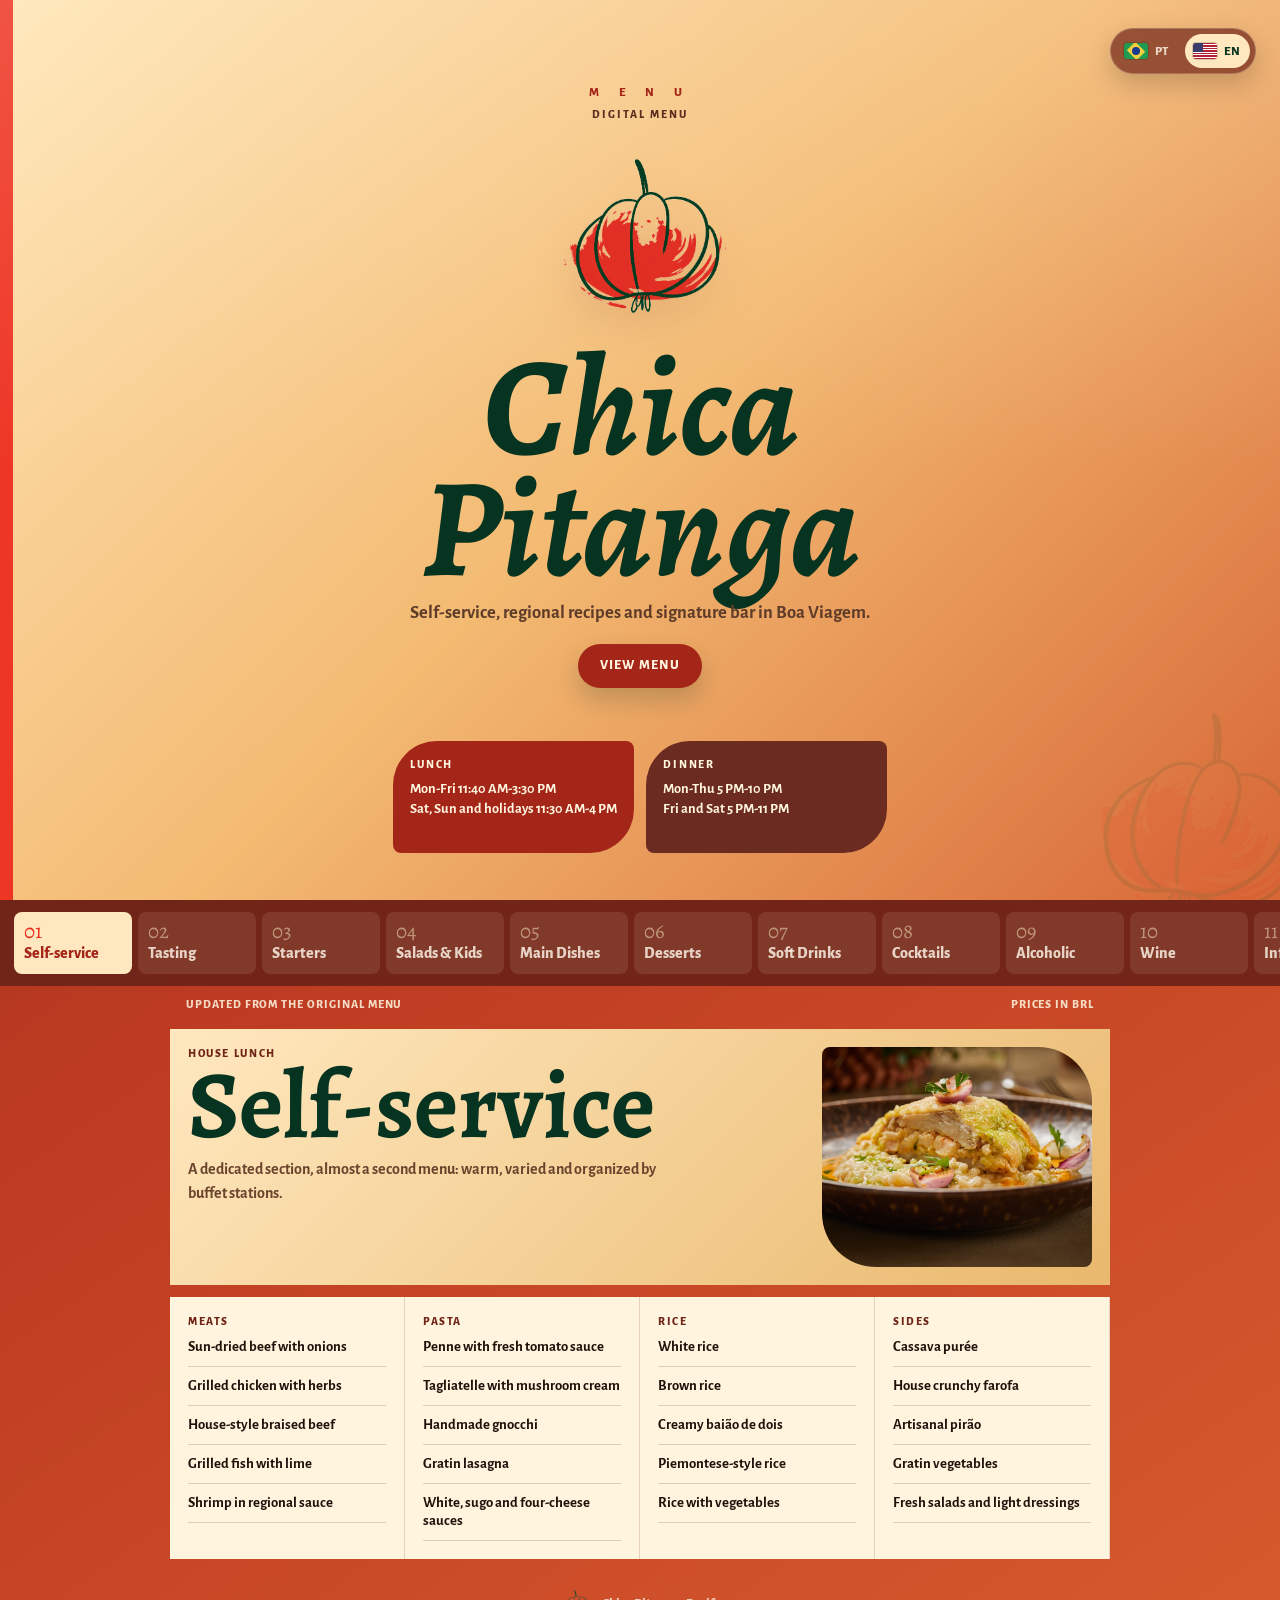
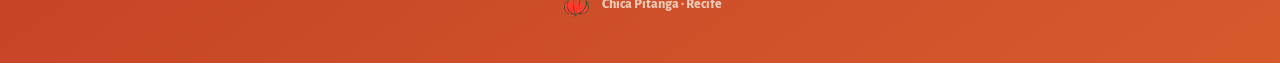
==== en.html @ 29ed9f9a "Add Chica Pitanga digital menu" ====
<!doctype html>
<html lang="en">
<head>
  <meta charset="utf-8">
  <meta name="viewport" content="width=device-width, initial-scale=1">
  <title>Chica Pitanga — Digital Menu</title>
  <link rel="preconnect" href="https://fonts.googleapis.com">
  <link rel="preconnect" href="https://fonts.gstatic.com" crossorigin>
  <link href="https://fonts.googleapis.com/css2?family=Alegreya:wght@500;600;700;800&family=Alegreya+Sans:wght@400;500;700;800&display=swap" rel="stylesheet">
  <link rel="stylesheet" href="styles.css">
</head>
<body>
  <div class="ambient-marks" aria-hidden="true">
    <img src="assets/logo-clean.png" class="ambient-mark mark-1" alt="">
    <img src="assets/logo-clean.png" class="ambient-mark mark-2" alt="">
    <img src="assets/logo-clean.png" class="ambient-mark mark-3" alt="">
    <img src="assets/logo-clean.png" class="ambient-mark mark-4" alt="">
    <img src="assets/logo-clean.png" class="ambient-mark mark-5" alt="">
  </div>

  <main class="menu-shell">
    <div class="language-switch" aria-label="Language">
      <a class="language-pill" href="index.html" aria-label="Portuguese">
        <span class="flag flag-br" aria-hidden="true"></span>
        <span>PT</span>
      </a>
      <a class="language-pill is-active" href="en.html" aria-label="English">
        <span class="flag flag-us" aria-hidden="true"></span>
        <span>EN</span>
      </a>
    </div>

    <header class="cover">
      <div class="cover-brand">
        <span class="menu-word">M E N U</span>
        <span class="kicker">Digital Menu</span>
        <img src="assets/logo-clean.png" alt="Chica Pitanga" class="logo">
        <h1>Chica Pitanga</h1>
        <p>Self-service, regional recipes and signature bar in Boa Viagem.</p>
        <a class="cover-cta" href="#menu">View menu</a>
      </div>

      <div class="cover-balloons" aria-label="Opening hours">
        <div class="balloon clay">
          <span>Lunch</span>
          <strong>Mon-Fri 11:40 AM-3:30 PM</strong>
          <strong>Sat, Sun and holidays 11:30 AM-4 PM</strong>
        </div>
        <div class="balloon leaf">
          <span>Dinner</span>
          <strong>Mon-Thu 5 PM-10 PM</strong>
          <strong>Fri and Sat 5 PM-11 PM</strong>
        </div>
      </div>
    </header>

    <nav class="tab-dock" id="menu" role="tablist" aria-label="Menu categories">
      <button class="tab is-active" type="button" role="tab" aria-selected="true" aria-controls="panel-self" id="tab-self"><span>01</span>Self-service</button>
      <button class="tab" type="button" role="tab" aria-selected="false" aria-controls="panel-degustacao" id="tab-degustacao"><span>02</span>Tasting</button>
      <button class="tab" type="button" role="tab" aria-selected="false" aria-controls="panel-entradas" id="tab-entradas"><span>03</span>Starters</button>
      <button class="tab" type="button" role="tab" aria-selected="false" aria-controls="panel-saladas" id="tab-saladas"><span>04</span>Salads & Kids</button>
      <button class="tab" type="button" role="tab" aria-selected="false" aria-controls="panel-pratos" id="tab-pratos"><span>05</span>Main Dishes</button>
      <button class="tab" type="button" role="tab" aria-selected="false" aria-controls="panel-sobremesas" id="tab-sobremesas"><span>06</span>Desserts</button>
      <button class="tab" type="button" role="tab" aria-selected="false" aria-controls="panel-bebidas" id="tab-bebidas"><span>07</span>Soft Drinks</button>
      <button class="tab" type="button" role="tab" aria-selected="false" aria-controls="panel-drinks" id="tab-drinks"><span>08</span>Cocktails</button>
      <button class="tab" type="button" role="tab" aria-selected="false" aria-controls="panel-alcoolicas" id="tab-alcoolicas"><span>09</span>Alcoholic</button>
      <button class="tab" type="button" role="tab" aria-selected="false" aria-controls="panel-vinhos" id="tab-vinhos"><span>10</span>Wine</button>
      <button class="tab" type="button" role="tab" aria-selected="false" aria-controls="panel-info" id="tab-info"><span>11</span>Info</button>
    </nav>

    <section class="menu-status">
      <span>Updated from the original menu</span>
      <span>Prices in BRL</span>
    </section>

    <div class="tab-panels">
      <section class="panel is-active" id="panel-self" role="tabpanel" aria-labelledby="tab-self">
        <div class="section-hero self-hero">
          <div>
            <span>House lunch</span>
            <h2>Self-service</h2>
            <p>A dedicated section, almost a second menu: warm, varied and organized by buffet stations.</p>
          </div>
          <img src="assets/pescada.jpg" alt="Chica Pitanga dish">
        </div>

        <div class="buffet-board">
          <article><span>Meats</span><p>Sun-dried beef with onions</p><p>Grilled chicken with herbs</p><p>House-style braised beef</p><p>Grilled fish with lime</p><p>Shrimp in regional sauce</p></article>
          <article><span>Pasta</span><p>Penne with fresh tomato sauce</p><p>Tagliatelle with mushroom cream</p><p>Handmade gnocchi</p><p>Gratin lasagna</p><p>White, sugo and four-cheese sauces</p></article>
          <article><span>Rice</span><p>White rice</p><p>Brown rice</p><p>Creamy baião de dois</p><p>Piemontese-style rice</p><p>Rice with vegetables</p></article>
          <article><span>Sides</span><p>Cassava purée</p><p>House crunchy farofa</p><p>Artisanal pirão</p><p>Gratin vegetables</p><p>Fresh salads and light dressings</p></article>
        </div>
      </section>

      <section class="panel" id="panel-degustacao" role="tabpanel" aria-labelledby="tab-degustacao" hidden>
        <div class="section-head"><span>Experience</span><h2>Tasting Menus</h2></div>
        <div class="menu-list">
          <article class="menu-item large"><div><span>6 steps</span><h3>Menu Confiance</h3><p>A culinary journey selected by Chef Claudemir Barros. Includes one glass of sparkling, white or red wine.</p></div><strong>185</strong></article>
          <article class="menu-item"><div><span>Tour Menu</span><h3>Turistando 1</h3><p>Pumpkin roulade with shrimp; grilled sun-dried beef, coalho cheese pirão and crispy cassava; roasted coalho cheese with dulce de leche.</p></div><strong>109,90</strong></article>
          <article class="menu-item"><div><span>Tour Menu</span><h3>Turistando 2</h3><p>Sun-dried beef escondidinho; tilapia in coconut sauce, pumpkin purée and peanut farofa; brûléed banana with tapioca ice cream.</p></div><strong>109,90</strong></article>
          <article class="menu-item"><div><span>Tour Menu</span><h3>Turistando 3</h3><p>Mini land carpaccio; creamy baião de dois with gratin chicken; mini rapadura brownie with tapioca ice cream.</p></div><strong>109,90</strong></article>
        </div>
      </section>

      <section class="panel" id="panel-entradas" role="tabpanel" aria-labelledby="tab-entradas" hidden>
        <div class="section-head"><span>To begin</span><h2>Starters</h2></div>
        <div class="menu-list photo-list">
          <article class="menu-item with-photo"><img src="assets/carpaccio.jpg" alt="Brûléed coalho cheese carpaccio"><div><span>Starter</span><h3>Brûléed coalho cheese carpaccio</h3><p>Toasted coalho cheese slices, artisanal pitanga syrup, tomato confit, cashews and white pizza.</p></div><strong>36</strong></article>
          <article class="menu-item with-photo"><img src="assets/pasteis.jpg" alt="Sun-dried beef pastries"><div><span>Starter</span><h3>Sun-dried beef and coalho cheese pastries</h3><p>Crispy pastries served with artisanal passion fruit jam.</p></div><strong>45</strong></article>
          <article class="menu-item"><div><span>Starter</span><h3>Coconut-crusted crispy shrimp</h3><p>Shrimp breaded with coconut and served with lightly spicy passion fruit jam.</p></div><strong>65</strong></article>
          <article class="menu-item"><div><span>Starter</span><h3>Roast beef carpaccio</h3><p>Seared beef slices, parmesan, capers, fresh arugula and house potato chips.</p></div><strong>44</strong></article>
          <article class="menu-item"><div><span>Starter</span><h3>Shrimp bisque skillet</h3><p>Sautéed shrimp in an intense bisque, served with golden artisanal bread.</p></div><strong>66</strong></article>
          <article class="menu-item"><div><span>Starter</span><h3>Cod brandade</h3><p>Cod and potato cream with leek, gratin parmesan and extra virgin olive oil.</p></div><strong>46</strong></article>
          <article class="menu-item"><div><span>Starter</span><h3>Rib croquettes</h3><p>Slow-cooked pork rib filling, panko crust and a touch of bacon.</p></div><strong>39</strong></article>
          <article class="menu-item"><div><span>Starter</span><h3>Oven tostex</h3><p>Meia cura cheese, artisanal bread and diet apricot-orange jam, browned in butter.</p></div><strong>21</strong></article>
        </div>
      </section>

      <section class="panel" id="panel-saladas" role="tabpanel" aria-labelledby="tab-saladas" hidden>
        <div class="section-head"><span>Fresh & family</span><h2>Salads & Kids</h2></div>
        <div class="menu-list">
          <article class="menu-item"><div><span>Salad</span><h3>Chica salad</h3><p>Grilled shrimp, curly lettuce, cherry tomatoes, banana, carrot, cashews and pitanga syrup.</p></div><strong>52</strong></article>
          <article class="menu-item"><div><span>Salad</span><h3>Caesar salad</h3><p>Grilled chicken, lettuce, parmesan, croutons and the house creamy caesar dressing.</p></div><strong>42</strong></article>
          <article class="menu-item"><div><span>Salad</span><h3>Celery salad</h3><p>Crisp celery, green apple, arugula, cashews and raisins with yogurt-lime dressing.</p></div><strong>45</strong></article>
          <article class="menu-item large"><div><span>Kids</span><h3>Grilled protein with two sides</h3><p>Little fish, chicken or steak. Sides: rice, spaghetti, purée, fries or broccoli and tomato salad.</p></div><strong>50</strong></article>
        </div>
      </section>

      <section class="panel" id="panel-pratos" role="tabpanel" aria-labelledby="tab-pratos" hidden>
        <div class="section-head"><span>Individual dishes</span><h2>Main Dishes</h2></div>
        <div class="menu-list photo-list">
          <article class="menu-item with-photo"><img src="assets/risoto-mar.jpg" alt="Seafood risotto"><div><span>Seafood</span><h3>Seafood risotto</h3><p>Creamy arboreal rice with artisanal bisque, shrimp, octopus, squid, fish and cherry tomatoes.</p></div><strong>80</strong></article>
          <article class="menu-item with-photo"><img src="assets/pescada.jpg" alt="Fish stuffed with shrimp"><div><span>Seafood</span><h3>Fish stuffed with shrimp</h3><p>Grilled fish stuffed with shrimp, cream cheese and herbs over creamy risotto and bisque sauce.</p></div><strong>85</strong></article>
          <article class="menu-item with-photo"><img src="assets/camarao.jpg" alt="Four-cheese shrimp"><div><span>Seafood</span><h3>Four-cheese shrimp</h3><p>Grilled shrimp in parmesan, gorgonzola, mozzarella and fresh cream sauce with piemontese-style rice.</p></div><strong>89</strong></article>
          <article class="menu-item with-photo"><img src="assets/tornedor.jpg" alt="Gorgonzola gratin tournedos"><div><span>Meat</span><h3>Gorgonzola gratin tournedos</h3><p>Grilled filet mignon, tagliatelle with mushroom cream and gratin gorgonzola.</p></div><strong>90</strong></article>
          <article class="menu-item"><div><span>Vegan</span><h3>Vegetable jambalaya</h3><p>Colorful rice with sautéed vegetables, aromatic seasonings and spices.</p></div><strong>65</strong></article>
          <article class="menu-item"><div><span>Vegetarian</span><h3>Mushroom cream gratin penne</h3><p>Al dente pasta gratinated in shiitake, coconut milk and parmesan cream.</p></div><strong>68</strong></article>
          <article class="menu-item"><div><span>Vegan</span><h3>Caponata gnocchi with tomato sauce</h3><p>Handmade gnocchi with eggplant caponata, peppers, fresh herbs and tomato sauce.</p></div><strong>65</strong></article>
          <article class="menu-item"><div><span>Vegetarian</span><h3>Vegetable and herb gratin</h3><p>Seasonal vegetables gratinated in a light fresh herb cream and olive oil.</p></div><strong>65</strong></article>
          <article class="menu-item"><div><span>Fish</span><h3>Fish with peanut crust</h3><p>Crunchy peanut-crusted fish, pumpkin risotto and citrus pitanga reduction.</p></div><strong>85</strong></article>
          <article class="menu-item"><div><span>Pasta</span><h3>Penne with two sauces and shrimp</h3><p>Penne with shrimp, creamy white sauce, fresh tomato sauce and gratin parmesan.</p></div><strong>78</strong></article>
          <article class="menu-item"><div><span>Cod</span><h3>Creamy cod with potato purée</h3><p>Oven-baked shredded cod with creamy nata, potato purée and leek.</p></div><strong>92</strong></article>
          <article class="menu-item"><div><span>Fish</span><h3>Butter-grilled tilapia</h3><p>Finished with capers and lime, served with rice and broccoli.</p></div><strong>52</strong></article>
          <article class="menu-item"><div><span>Regional</span><h3>Fish moqueca</h3><p>Fresh fish cooked with coconut milk and dendê oil, served with rice and artisanal pirão.</p></div><strong>78</strong></article>
          <article class="menu-item"><div><span>Meat</span><h3>Filet risotto with roti sauce</h3><p>Arboreal rice with filet mignon cubes, red wine reduction and parmesan.</p></div><strong>79</strong></article>
        </div>
      </section>

      <section class="panel" id="panel-sobremesas" role="tabpanel" aria-labelledby="tab-sobremesas" hidden>
        <div class="section-head"><span>Sweet finish</span><h2>Desserts</h2></div>
        <div class="menu-list photo-list">
          <article class="menu-item with-photo"><img src="assets/sobremesa.jpg" alt="French toast with dulce de leche cream"><div><span>Dessert</span><h3>French toast with dulce de leche cream</h3><p>Cassava bread, fresh cream, dulce de leche and tapioca ice cream.</p></div><strong>35</strong></article>
          <article class="menu-item"><div><span>Dessert</span><h3>Cheesecake with pitanga jam</h3><p>Creamy cheesecake, artisanal pitanga jam and cashew praline.</p></div><strong>29</strong></article>
          <article class="menu-item"><div><span>Dessert</span><h3>Cartola crumble</h3><p>Caramelized bananas, buttery crust, butter cheese and cinnamon ice cream.</p></div><strong>36</strong></article>
          <article class="menu-item"><div><span>Dessert</span><h3>Chocolate petit gâteau</h3><p>Warm chocolate cake with creamy center and vanilla ice cream.</p></div><strong>30</strong></article>
          <article class="menu-item"><div><span>Dessert</span><h3>Chocolate and caramel marquise</h3><p>Velvety layers of dark chocolate and caramel.</p></div><strong>30</strong></article>
          <article class="menu-item"><div><span>Dessert</span><h3>Caramelized banana crepe</h3><p>Handmade crepe with caramelized bananas, vanilla ice cream and orange sauce.</p></div><strong>35</strong></article>
          <article class="menu-item"><div><span>Dessert</span><h3>Pistachio sweet with berries</h3><p>Soft pistachio sweet served with fresh strawberries and raspberries.</p></div><strong>32</strong></article>
        </div>
      </section>

      <section class="panel" id="panel-bebidas" role="tabpanel" aria-labelledby="tab-bebidas" hidden>
        <div class="section-head"><span>Non-alcoholic</span><h2>Soft Drinks</h2></div>
        <div class="price-grid">
          <article><h3>Still / sparkling mineral water</h3><strong>9,90</strong><span>300 ml</span></article>
          <article><h3>Mineral water with / without gas</h3><strong>9,90</strong><span>Pet 300 ml</span></article>
          <article><h3>H2O lime water</h3><strong>10,90</strong><span>500 ml</span></article>
          <article><h3>Sprite Fresh lime</h3><strong>10</strong><span>510 ml</span></article>
          <article><h3>Coconut water</h3><strong>15 / 25</strong><span>300 ml / pitcher</span></article>
          <article><h3>Tonic water</h3><strong>10</strong><span>350 ml</span></article>
          <article><h3>Diet tonic water</h3><strong>10</strong><span>350 ml</span></article>
          <article><h3>Whole grape juice</h3><strong>20</strong><span>300 ml</span></article>
          <article><h3>Coca-Cola</h3><strong>13,40</strong><span>Regular / zero</span></article>
          <article><h3>Fanta orange</h3><strong>13,40</strong><span>Regular / zero</span></article>
          <article><h3>Guaraná Kuat</h3><strong>13,40</strong><span>Regular / zero</span></article>
          <article><h3>Schweppes citrus</h3><strong>13,40</strong><span></span></article>
          <article><h3>Sprite</h3><strong>11,90</strong><span>Regular / zero</span></article>
        </div>
      </section>

      <section class="panel" id="panel-drinks" role="tabpanel" aria-labelledby="tab-drinks" hidden>
        <div class="section-head"><span>Signature bar</span><h2>Cocktails</h2></div>
        <div class="menu-list photo-list">
          <article class="menu-item with-photo"><img src="assets/drink.jpg" alt="Chica sunset"><div><span>Signature</span><h3>Chica sunset</h3><p>Sparkling wine, peach purée, lime juice and spicy pitanga cloud.</p></div><strong>30 / 25</strong></article>
          <article class="menu-item"><div><span>Signature</span><h3>Apple G.T</h3><p>Gin, green apple syrup, lime juice and tonic water.</p></div><strong>30 / 25</strong></article>
          <article class="menu-item"><div><span>Signature</span><h3>Chica mule</h3><p>Vodka, hibiscus, lime, citrus foam and lime zest.</p></div><strong>25 / 22</strong></article>
          <article class="menu-item"><div><span>Signature</span><h3>Piranga</h3><p>Gin, orange juice, spicy pitanga, blue curaçao and pitanga leaf.</p></div><strong>32 / 28</strong></article>
          <article class="menu-item"><div><span>Signature</span><h3>7 copas</h3><p>Espresso, smoked whiskey, grenadine and lime juice.</p></div><strong>32 / 28</strong></article>
          <article class="menu-item"><div><span>Signature</span><h3>Catamarã</h3><p>Jabuticaba, vodka, lime juice and torched meringue.</p></div><strong>33 / 29</strong></article>
          <article class="menu-item"><div><span>Signature</span><h3>Princesas</h3><p>Guava paste, lime juice, vodka and pink glitter.</p></div><strong>33 / 29</strong></article>
          <article class="menu-item"><div><span>Classic</span><h3>Negroni</h3><p>Gin, Campari and Vermouth Rosso.</p></div><strong>25</strong></article>
          <article class="menu-item"><div><span>Classic</span><h3>Cosmopolitan</h3><p>Vodka, cranberry juice, orange liqueur and lime juice.</p></div><strong>30</strong></article>
          <article class="menu-item"><div><span>Classic</span><h3>Mojito</h3><p>White rum, mint, lime juice and sparkling water.</p></div><strong>25</strong></article>
          <article class="menu-item"><div><span>Classic</span><h3>Aperol spritz</h3><p>Sparkling wine, Aperol and sparkling water.</p></div><strong>25</strong></article>
          <article class="menu-item"><div><span>Classic</span><h3>Margarita</h3><p>White tequila, orange liqueur and lime juice.</p></div><strong>30</strong></article>
          <article class="menu-item"><div><span>Bar</span><h3>Italian soda</h3><p></p></div><strong>18,90</strong></article>
          <article class="menu-item"><div><span>Bar</span><h3>Fruit cocktail with alcohol</h3><p></p></div><strong>16,55</strong></article>
        </div>
      </section>

      <section class="panel" id="panel-alcoolicas" role="tabpanel" aria-labelledby="tab-alcoolicas" hidden>
        <div class="section-head"><span>Bar</span><h2>Alcoholic Drinks</h2></div>
        <div class="price-grid dense">
          <article><h3>Old Parr</h3><strong>290 / 28,90</strong><span>Bottle / shot</span></article>
          <article><h3>Johnnie Walker Gold Label</h3><strong>320,90 / 32</strong><span>Bottle / shot</span></article>
          <article><h3>Johnnie Walker Red Label</h3><strong>260,77 / 19,50</strong><span>Bottle / shot</span></article>
          <article><h3>Johnnie Walker Black Label</h3><strong>31</strong><span>Shot</span></article>
          <article><h3>Ballantines 12 YO</h3><strong>162,40 / 15,90</strong><span>Bottle / shot</span></article>
          <article><h3>Michelob Ultra</h3><strong>15</strong><span>Gluten-free</span></article>
          <article><h3>Ekaut draft beer</h3><strong>13</strong><span></span></article>
          <article><h3>Stella Artois long neck</h3><strong>14</strong><span></span></article>
          <article><h3>Heineken Premium</h3><strong>16</strong><span></span></article>
          <article><h3>0.00% alcohol 355 ml</h3><strong>16,90</strong><span></span></article>
          <article><h3>Sanhaçu Origem cachaça</h3><strong>13</strong><span>Shot</span></article>
          <article><h3>Frejo cachaça</h3><strong>9,10</strong><span>Shot</span></article>
          <article><h3>Seleta Reserva do Coronel</h3><strong>500 / 50</strong><span>Bottle / shot</span></article>
          <article><h3>Umburana cachaça</h3><strong>12,52</strong><span>Shot</span></article>
          <article><h3>Carvalheira Pura</h3><strong>10,20</strong><span>Shot</span></article>
          <article><h3>Pitú cachaça</h3><strong>10</strong><span></span></article>
          <article><h3>Absolut vodka</h3><strong>16,65</strong><span>Shot</span></article>
          <article><h3>Smirnoff vodka</h3><strong>15</strong><span></span></article>
          <article><h3>Cointreau</h3><strong>15,50</strong><span>Shot</span></article>
          <article><h3>Licor 43</h3><strong>17,90</strong><span>Shot</span></article>
          <article><h3>Jose Cuervo Silver tequila</h3><strong>15</strong><span>Shot</span></article>
          <article><h3>Bacardi Carta Branca</h3><strong>14</strong><span></span></article>
          <article><h3>Campari</h3><strong>11,50</strong><span></span></article>
          <article><h3>Martini</h3><strong>11,50</strong><span></span></article>
        </div>
      </section>

      <section class="panel" id="panel-vinhos" role="tabpanel" aria-labelledby="tab-vinhos" hidden>
        <div class="section-head"><span>Wine list</span><h2>Wine</h2></div>
        <div class="wine-stack">
          <article><h3>Sparkling</h3><p>Maravi Moscatel 85 · Chandon Brut Rosé 178 · Chandon Baby 187 ml 40 · Chandon Brut 160 · Terra Nova Brut 75</p></article>
          <article><h3>Rosé & green wine</h3><p>Mar Salgado Rosé 85 · Cousino Macul Gris 99 · Obra Prima 85 · Casal Miranda Verde DOC 95</p></article>
          <article><h3>White wines</h3><p>The Grill Master Chardonnay 79 · Vidal & Marcciard Sauvignon Blanc 110 · Don Mello de Uco Torrontés 120 · Coliman Chardonnay 97 · Urban Torrontés 83 · Osadia Sauvignon Blanc 92 · Montes Classic Reserva Chardonnay 155 · Taparaca Reserva Chardonnay 115 · Las Veletas Sauvignon Blanc 110 · Esporão Reserva Branco 295 · Aresti Estate Sauvignon Blanc 82,90</p></article>
          <article><h3>Red wines</h3><p>Cordelier Cabernet Sauvignon 79 · Casa Perini Cabernet/Merlot 91 · Amitie Pinot Noir 107 · The Grill Master Malbec 79 · Vista Calma Malbec 99 · Crios Malbec 145 · Vidal & Marcciard Malbec 110 · Chilano Merlot 79 · Osadia Carménère 99 · J. Lebegue Bordeaux 160 · Chianti Cecchi DOCG 137 · Esporão Reserva Tinto 295 · Aresti Cabernet Sauvignon 82,90</p></article>
          <article><h3>375 ml & glasses</h3><p>Camino de Chile Sauvignon Blanc 49 · Camino de Chile Cabernet Sauvignon 49 · Castelo de Pias glass 27 · Port wine 29 · Corkage service 30</p></article>
        </div>
      </section>

      <section class="panel" id="panel-info" role="tabpanel" aria-labelledby="tab-info" hidden>
        <div class="section-head"><span>Restaurant</span><h2>Information</h2></div>
        <div class="info-cards">
          <article><span>Address</span><p>Rua Petrolina, 19 · Boa Viagem · Recife - PE</p></article>
          <article><span>Phone</span><p>+55 81 3334-8260 · WhatsApp +55 81 99125-7788</p></article>
          <article><span>Social</span><p>@chicapitangarecife · chicapitanga@chicapitanga.com.br</p></article>
          <article><span>Payment</span><p>Cash, Pix, Mastercard, Maestro, Elo, Visa, Visa Electron, Alelo and Ticket.</p></article>
        </div>
      </section>
    </div>

    <footer class="menu-footer">
      <img src="assets/logo-clean.png" alt="Chica Pitanga">
      <span>Chica Pitanga · Recife</span>
    </footer>
  </main>

  <script src="script.js"></script>
</body>
</html>
---- styles.css ----
:root {
  --forest: #073321;
  --forest-2: #114b33;
  --paper: #ffe8bf;
  --paper-2: #f5c787;
  --clay: #9f3d25;
  --clay-dark: #6f2418;
  --pitanga: #ed2e20;
  --pitanga-deep: #a42618;
  --urucum: #bd3b22;
  --cream: #fff4de;
  --ink: #1f120b;
  --muted: #6b442e;
  --line: rgba(31, 18, 11, .17);
  --display: "Alegreya", Georgia, serif;
  --text: "Alegreya Sans", system-ui, sans-serif;
}

* {
  box-sizing: border-box;
}

html {
  scroll-behavior: smooth;
}

body {
  margin: 0;
  min-height: 100vh;
  color: var(--ink);
  background: linear-gradient(145deg, #8f2418, var(--urucum) 45%, #d75a2d 100%);
  font-family: var(--text);
}

body::before {
  content: "";
  position: fixed;
  inset: 0;
  pointer-events: none;
  background: linear-gradient(180deg, rgba(255, 196, 120, .14), transparent 42%);
  z-index: -3;
}

img {
  display: block;
  max-width: 100%;
}

button {
  font: inherit;
}

.ambient-marks {
  position: fixed;
  inset: 0;
  z-index: -1;
  overflow: hidden;
  pointer-events: none;
}

.ambient-mark {
  position: absolute;
  width: clamp(120px, 18vw, 230px);
  opacity: .075;
  filter: brightness(1.9) saturate(.55);
}

.mark-1 { left: calc(50% - 570px); top: 40px; transform: rotate(-19deg); }
.mark-2 { right: calc(50% - 555px); top: 360px; transform: rotate(22deg); }
.mark-3 { left: calc(50% - 520px); top: 840px; transform: rotate(13deg); opacity: .045; }
.mark-4 { right: calc(50% - 500px); top: 1260px; transform: rotate(-28deg); opacity: .04; }
.mark-5 { left: calc(50% - 120px); top: 1680px; transform: rotate(8deg); opacity: .032; }

.menu-shell {
  position: relative;
  width: min(940px, 100%);
  margin: 0 auto;
  padding: 0 14px 38px;
}

.language-switch {
  position: fixed;
  top: 28px;
  right: 24px;
  z-index: 20;
  display: flex;
  gap: 7px;
  padding: 5px;
  border: 1px solid rgba(255, 247, 233, .22);
  border-radius: 999px;
  background: rgba(111, 36, 24, .7);
  box-shadow: 0 10px 26px rgba(0,0,0,.18);
  backdrop-filter: blur(10px);
}

.language-pill {
  display: inline-flex;
  align-items: center;
  gap: 7px;
  min-height: 34px;
  padding: 0 10px 0 8px;
  border-radius: 999px;
  color: rgba(255, 247, 233, .82);
  font-size: .78rem;
  font-weight: 800;
  text-decoration: none;
}

.language-pill.is-active {
  color: var(--forest);
  background: var(--paper);
}

.flag {
  position: relative;
  display: inline-block;
  width: 24px;
  height: 16px;
  overflow: hidden;
  border-radius: 3px;
  box-shadow: 0 0 0 1px rgba(0,0,0,.16);
}

.flag-br {
  background: #229b52;
}

.flag-br::before {
  content: "";
  position: absolute;
  inset: 2px 5px;
  background: #f4d03f;
  transform: rotate(45deg);
}

.flag-br::after {
  content: "";
  position: absolute;
  left: 8px;
  top: 4px;
  width: 8px;
  height: 8px;
  border-radius: 50%;
  background: #183a8f;
}

.flag-us {
  background: repeating-linear-gradient(180deg, #b22234 0 1.23px, #fff 1.23px 2.46px);
}

.flag-us::before {
  content: "";
  position: absolute;
  left: 0;
  top: 0;
  width: 10px;
  height: 8.6px;
  background: #3c3b6e;
}

.cover {
  position: relative;
  overflow: hidden;
  min-height: 100svh;
  width: 100vw;
  margin-inline: calc(50% - 50vw);
  display: grid;
  align-items: center;
  padding: 72px max(22px, calc((100vw - 940px) / 2 + 24px)) 34px;
  border: 0;
  border-radius: 0;
  background:
    linear-gradient(90deg, rgba(237, 46, 32, .95) 0 13px, transparent 13px),
    linear-gradient(135deg, #ffe7b8 0%, #f3ba72 50%, #d76635 100%);
  box-shadow: none;
  text-align: center;
}

.cover::before {
  content: "";
  position: absolute;
  inset: 0;
  background: linear-gradient(180deg, rgba(255, 244, 222, .15), transparent 52%);
  pointer-events: none;
}

.cover::after {
  content: "";
  position: absolute;
  right: -50px;
  bottom: -54px;
  width: 270px;
  height: 270px;
  background: url("assets/logo-clean.png") center / contain no-repeat;
  opacity: .1;
  transform: rotate(13deg);
}

.cover-brand {
  position: relative;
  z-index: 1;
  display: flex;
  flex-direction: column;
  align-items: center;
  max-width: 650px;
  margin: 0 auto;
}

.logo {
  width: clamp(136px, 25vw, 200px);
  aspect-ratio: 1;
  object-fit: contain;
  margin: 18px auto 4px;
  filter: drop-shadow(0 16px 22px rgba(125, 50, 31, .14));
}

.menu-word,
.kicker,
.section-head span,
.section-hero span,
.menu-item span,
.buffet-board span,
.info-cards span {
  display: block;
  color: var(--clay-dark);
  font-size: .72rem;
  font-weight: 800;
  letter-spacing: .14em;
  text-transform: uppercase;
}

.menu-word {
  color: var(--pitanga-deep);
  font-size: .78rem;
  letter-spacing: .72em;
}

.kicker {
  margin-top: 9px;
  color: #5d2e20;
  letter-spacing: .18em;
}

h1,
h2,
h3,
p {
  margin: 0;
}

h1,
h2 {
  font-family: var(--display);
  font-weight: 700;
  line-height: .86;
  letter-spacing: 0;
}

h1 {
  margin-top: 4px;
  color: var(--forest);
  font-size: clamp(4.55rem, 13vw, 8.8rem);
  font-style: italic;
}

.cover-brand p {
  max-width: 550px;
  margin: 12px auto 0;
  color: #5e3c29;
  font-size: clamp(.98rem, 2.4vw, 1.16rem);
  font-weight: 700;
}

.cover-cta {
  display: inline-flex;
  align-items: center;
  justify-content: center;
  min-height: 44px;
  margin-top: 20px;
  padding: 0 22px;
  border-radius: 999px;
  color: var(--cream);
  background: var(--pitanga-deep);
  font-size: .85rem;
  font-weight: 800;
  letter-spacing: .08em;
  text-decoration: none;
  text-transform: uppercase;
  box-shadow: 0 12px 24px rgba(8, 43, 32, .2);
}

.cover-balloons {
  position: relative;
  z-index: 1;
  display: grid;
  grid-template-columns: repeat(2, minmax(0, 1fr));
  gap: 12px;
  margin-top: 28px;
  max-width: 680px;
  margin-left: auto;
  margin-right: auto;
  text-align: left;
}

.balloon {
  min-height: 112px;
  padding: 17px;
  border-radius: 44px 8px 44px 8px;
  color: var(--cream);
}

.balloon.clay {
  background: var(--pitanga-deep);
}

.balloon.leaf {
  background: #6b2b20;
}

.balloon span {
  display: block;
  margin-bottom: 8px;
  font-size: .72rem;
  font-weight: 800;
  letter-spacing: .16em;
  text-transform: uppercase;
}

.balloon strong {
  display: block;
  font-size: .9rem;
  line-height: 1.35;
}

.tab-dock {
  position: sticky;
  top: 0;
  z-index: 10;
  display: grid;
  grid-template-columns: repeat(11, minmax(118px, 1fr));
  gap: 6px;
  overflow-x: auto;
  width: 100vw;
  margin: 0 calc(50% - 50vw);
  padding: 12px 14px;
  background: rgba(111, 36, 24, .96);
  backdrop-filter: blur(14px);
  scrollbar-width: none;
}

.tab-dock::-webkit-scrollbar {
  display: none;
}

.tab {
  min-height: 62px;
  padding: 9px 10px;
  border: 0;
  border-radius: 8px;
  color: rgba(255, 247, 233, .82);
  background: rgba(255, 232, 191, .11);
  text-align: left;
  font-weight: 800;
  cursor: pointer;
}

.tab span {
  display: block;
  margin-bottom: 5px;
  color: rgba(244, 223, 189, .54);
  font-family: var(--display);
  font-size: 1.3rem;
  font-weight: 400;
  line-height: .8;
}

.tab.is-active {
  color: var(--pitanga-deep);
  border-color: var(--paper);
  background: var(--paper);
}

.tab.is-active span {
  color: var(--pitanga);
}

.menu-status {
  display: flex;
  justify-content: space-between;
  gap: 12px;
  padding: 12px 2px 18px;
  color: rgba(255, 244, 222, .86);
  font-size: .74rem;
  font-weight: 800;
  letter-spacing: .08em;
  text-transform: uppercase;
}

.panel {
  animation: reveal .18s ease-out;
}

@keyframes reveal {
  from { opacity: 0; transform: translateY(5px); }
  to { opacity: 1; transform: translateY(0); }
}

.section-head,
.section-hero {
  position: relative;
  overflow: hidden;
  border-radius: 0;
  background: var(--paper);
  box-shadow: none;
}

.section-head {
  padding: 25px 18px 22px;
  margin-inline: -14px;
}

.section-head::before {
  content: "";
  position: absolute;
  inset: 0 auto 0 0;
  width: 9px;
  background: var(--pitanga);
}

.section-head h2,
.section-hero h2 {
  margin-top: 4px;
  color: var(--forest);
  font-size: clamp(3.2rem, 9vw, 6rem);
}

.section-hero {
  display: grid;
  grid-template-columns: minmax(0, 1fr) 270px;
  gap: 14px;
  padding: 18px;
  margin-inline: -14px;
  background: linear-gradient(135deg, var(--paper), #e9b86d);
}

.section-hero p {
  max-width: 500px;
  margin-top: 10px;
  color: var(--muted);
  font-weight: 700;
  line-height: 1.5;
}

.section-hero img {
  width: 100%;
  height: 220px;
  border-radius: 8px 54px 8px 54px;
  object-fit: cover;
}

.buffet-board {
  display: grid;
  grid-template-columns: repeat(4, minmax(0, 1fr));
  gap: 0;
  margin-top: 12px;
  margin-inline: -14px;
}

.buffet-board article {
  padding: 18px;
  border-radius: 0;
  background: var(--cream);
  border-right: 1px solid rgba(111,36,24,.16);
}

.buffet-board p {
  padding: 10px 0;
  border-bottom: 1px solid var(--line);
  color: var(--ink);
  font-size: .92rem;
  font-weight: 700;
}

.menu-list {
  display: grid;
  gap: 0;
  margin-top: 12px;
  margin-inline: -14px;
}

.menu-item {
  position: relative;
  display: grid;
  grid-template-columns: minmax(0, 1fr) auto;
  gap: 13px;
  align-items: start;
  min-height: 112px;
  padding: 16px;
  border-radius: 0;
  background: var(--cream);
  border-bottom: 1px solid rgba(111,36,24,.14);
}

.menu-item:nth-child(3n + 2) {
  background: #ffe8c2;
}

.menu-item.large {
  background: var(--paper);
}

.menu-item.with-photo {
  grid-template-columns: 112px minmax(0, 1fr) auto;
}

.menu-item img {
  width: 112px;
  height: 112px;
  border-radius: 8px 34px 8px 34px;
  object-fit: cover;
}

.menu-item h3 {
  margin-top: 4px;
  color: var(--forest);
  font-size: clamp(1.05rem, 2.4vw, 1.22rem);
  line-height: 1.15;
}

.menu-item p {
  margin-top: 7px;
  color: var(--muted);
  font-size: .92rem;
  font-weight: 600;
  line-height: 1.45;
}

.menu-item strong {
  position: relative;
  isolation: isolate;
  display: inline-grid;
  min-width: 76px;
  min-height: 68px;
  place-items: center;
  padding: 8px;
  border-radius: 0;
  color: var(--cream);
  background: transparent;
  font-size: .9rem;
  font-weight: 800;
  white-space: nowrap;
}

.menu-item strong::before {
  content: "";
  position: absolute;
  inset: -10px -8px -7px;
  z-index: -1;
  background:
    radial-gradient(ellipse 32% 58% at 28% 60%, var(--pitanga) 98%, transparent 100%),
    radial-gradient(ellipse 34% 66% at 50% 50%, var(--pitanga) 98%, transparent 100%),
    radial-gradient(ellipse 32% 58% at 72% 60%, var(--pitanga) 98%, transparent 100%),
    radial-gradient(ellipse 60% 19% at 50% 83%, var(--pitanga) 98%, transparent 100%);
  transform: rotate(-3deg);
}

.menu-item strong::after {
  content: "";
  position: absolute;
  top: -13px;
  left: 50%;
  z-index: -1;
  width: 12px;
  height: 27px;
  border-radius: 999px 999px 8px 8px;
  background: var(--pitanga);
  transform: translateX(-50%) rotate(-14deg);
}

.price-grid,
.info-cards {
  display: grid;
  grid-template-columns: repeat(2, minmax(0, 1fr));
  gap: 0;
  margin-top: 12px;
  margin-inline: -14px;
}

.price-grid.dense {
  grid-template-columns: repeat(3, minmax(0, 1fr));
}

.price-grid article,
.info-cards article,
.wine-stack article {
  min-height: 112px;
  padding: 16px;
  border-radius: 0;
  background: var(--cream);
  border-right: 1px solid rgba(111,36,24,.14);
  border-bottom: 1px solid rgba(111,36,24,.14);
}

.price-grid h3,
.info-cards p,
.wine-stack h3 {
  color: var(--forest);
  font-size: 1rem;
  line-height: 1.2;
}

.price-grid strong {
  position: relative;
  isolation: isolate;
  display: inline-grid;
  place-items: center;
  min-width: 74px;
  min-height: 68px;
  padding: 10px;
  margin-top: 10px;
  color: var(--cream);
  font-family: var(--text);
  font-size: 1rem;
  font-weight: 800;
  line-height: 1;
}

.price-grid strong::before {
  content: "";
  position: absolute;
  inset: -10px -8px -7px;
  z-index: -1;
  background:
    radial-gradient(ellipse 32% 58% at 28% 60%, var(--pitanga) 98%, transparent 100%),
    radial-gradient(ellipse 34% 66% at 50% 50%, var(--pitanga) 98%, transparent 100%),
    radial-gradient(ellipse 32% 58% at 72% 60%, var(--pitanga) 98%, transparent 100%),
    radial-gradient(ellipse 60% 19% at 50% 83%, var(--pitanga) 98%, transparent 100%);
  transform: rotate(-3deg);
}

.price-grid strong::after {
  content: "";
  position: absolute;
  top: -13px;
  left: 50%;
  z-index: -1;
  width: 12px;
  height: 27px;
  border-radius: 999px 999px 8px 8px;
  background: var(--pitanga);
  transform: translateX(-50%) rotate(-14deg);
}

.price-grid span,
.wine-stack p {
  display: block;
  margin-top: 7px;
  color: var(--muted);
  font-size: .86rem;
  font-weight: 700;
  line-height: 1.45;
}

.wine-stack {
  display: grid;
  gap: 10px;
  margin-top: 12px;
  margin-inline: -14px;
}

.wine-stack article {
  border-left: 8px solid var(--clay);
}

.wine-stack h3 {
  font-size: 1.2rem;
}

.info-cards p {
  margin-top: 8px;
  color: var(--muted);
  font-weight: 700;
}

.menu-footer {
  display: flex;
  align-items: center;
  justify-content: center;
  gap: 10px;
  padding: 28px 0 4px;
  color: rgba(255, 247, 233, .74);
  font-size: .86rem;
  font-weight: 800;
}

.menu-footer img {
  width: 34px;
  height: 34px;
  object-fit: contain;
  filter: brightness(1.2);
}

@media (max-width: 820px) {
  .cover-brand,
  .section-hero,
  .buffet-board,
  .price-grid,
  .price-grid.dense,
  .info-cards {
    grid-template-columns: 1fr;
  }

  .logo {
    width: 124px;
  }

  .cover-balloons {
    grid-template-columns: 1fr;
  }

  .section-hero img {
    height: 190px;
  }
}

@media (max-width: 560px) {
  .menu-shell {
    padding-inline: 10px;
  }

  .cover {
    padding: 76px 18px 26px;
  }

  h1 {
    font-size: clamp(4rem, 20vw, 6rem);
  }

  .language-switch {
    top: 22px;
    right: 18px;
  }

  .tab-dock {
    margin-inline: calc(50% - 50vw);
    padding-inline: 10px;
    grid-template-columns: repeat(11, minmax(104px, 1fr));
  }

  .menu-item.with-photo {
    grid-template-columns: 86px minmax(0, 1fr);
  }

  .menu-item.with-photo strong {
    grid-column: 2;
  }

  .menu-item img {
    width: 86px;
    height: 100%;
    min-height: 100px;
  }

  .menu-item {
    grid-template-columns: 1fr;
  }

  .menu-item strong {
    min-width: 0;
    width: 72px;
    min-height: 62px;
  }
}
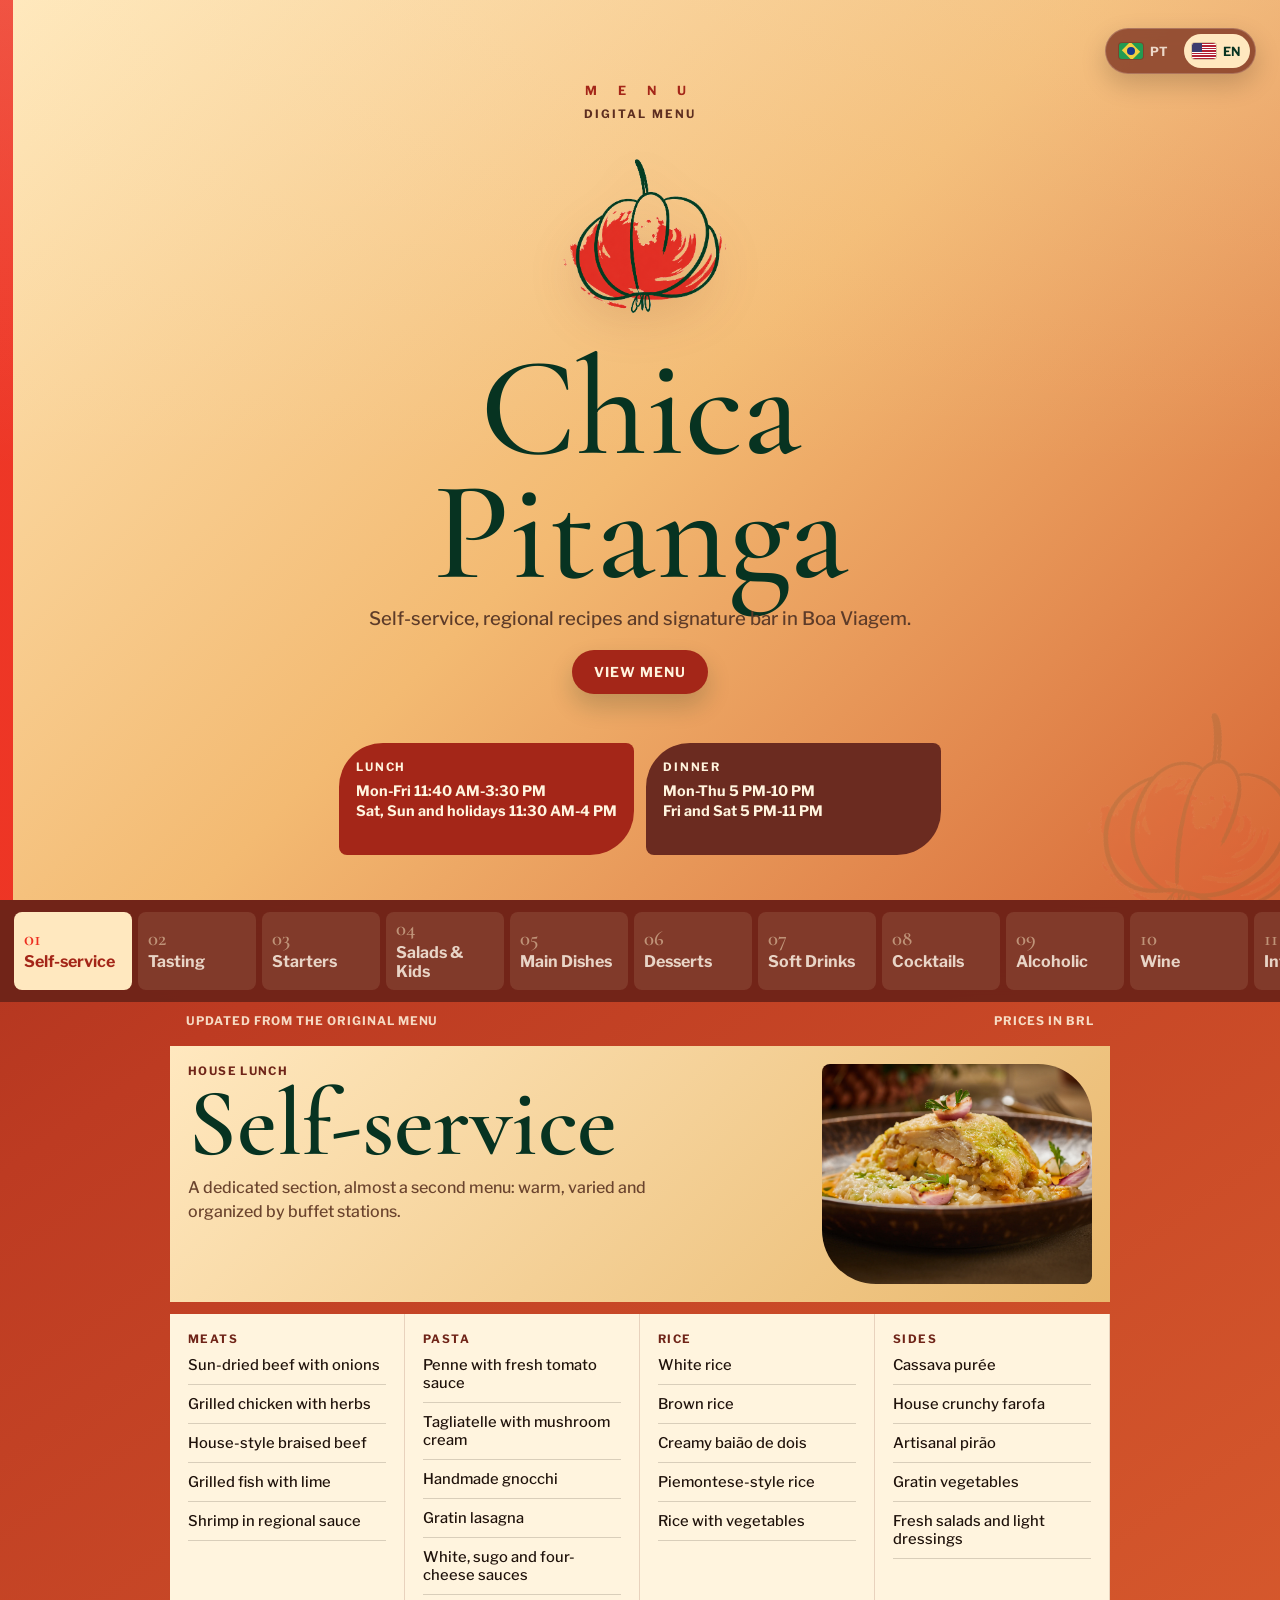
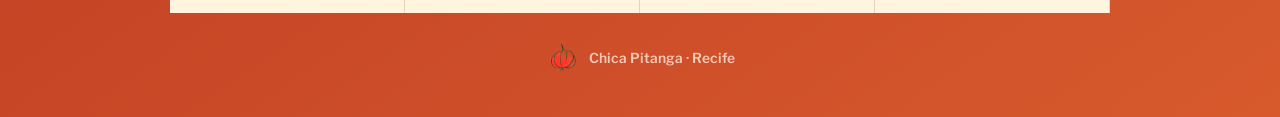
==== commit 4e686399: "Refine menu typography" ====
--- a/en.html
+++ b/en.html
@@ -6,7 +6,7 @@
   <title>Chica Pitanga — Digital Menu</title>
   <link rel="preconnect" href="https://fonts.googleapis.com">
   <link rel="preconnect" href="https://fonts.gstatic.com" crossorigin>
-  <link href="https://fonts.googleapis.com/css2?family=Alegreya:wght@500;600;700;800&family=Alegreya+Sans:wght@400;500;700;800&display=swap" rel="stylesheet">
+  <link href="https://fonts.googleapis.com/css2?family=Cormorant+Garamond:wght@400;500;600;700&family=Libre+Franklin:wght@400;500;600;700;800&display=swap" rel="stylesheet">
   <link rel="stylesheet" href="styles.css">
 </head>
 <body>
--- a/styles.css
+++ b/styles.css
@@ -12,8 +12,8 @@
   --ink: #1f120b;
   --muted: #6b442e;
   --line: rgba(31, 18, 11, .17);
-  --display: "Alegreya", Georgia, serif;
-  --text: "Alegreya Sans", system-ui, sans-serif;
+  --display: "Cormorant Garamond", Georgia, serif;
+  --text: "Libre Franklin", system-ui, sans-serif;
 }
 
 * {
@@ -30,6 +30,7 @@
   color: var(--ink);
   background: linear-gradient(145deg, #8f2418, var(--urucum) 45%, #d75a2d 100%);
   font-family: var(--text);
+  text-rendering: optimizeLegibility;
 }
 
 body::before {
@@ -102,7 +103,7 @@
   border-radius: 999px;
   color: rgba(255, 247, 233, .82);
   font-size: .78rem;
-  font-weight: 800;
+  font-weight: 700;
   text-decoration: none;
 }
 
@@ -224,8 +225,8 @@
   display: block;
   color: var(--clay-dark);
   font-size: .72rem;
-  font-weight: 800;
-  letter-spacing: .14em;
+  font-weight: 700;
+  letter-spacing: .12em;
   text-transform: uppercase;
 }
 
@@ -251,8 +252,8 @@
 h1,
 h2 {
   font-family: var(--display);
-  font-weight: 700;
-  line-height: .86;
+  font-weight: 600;
+  line-height: .88;
   letter-spacing: 0;
 }
 
@@ -260,7 +261,8 @@
   margin-top: 4px;
   color: var(--forest);
   font-size: clamp(4.55rem, 13vw, 8.8rem);
-  font-style: italic;
+  font-weight: 500;
+  font-style: normal;
 }
 
 .cover-brand p {
@@ -268,7 +270,7 @@
   margin: 12px auto 0;
   color: #5e3c29;
   font-size: clamp(.98rem, 2.4vw, 1.16rem);
-  font-weight: 700;
+  font-weight: 500;
 }
 
 .cover-cta {
@@ -282,7 +284,7 @@
   color: var(--cream);
   background: var(--pitanga-deep);
   font-size: .85rem;
-  font-weight: 800;
+  font-weight: 700;
   letter-spacing: .08em;
   text-decoration: none;
   text-transform: uppercase;
@@ -321,7 +323,7 @@
   display: block;
   margin-bottom: 8px;
   font-size: .72rem;
-  font-weight: 800;
+  font-weight: 700;
   letter-spacing: .16em;
   text-transform: uppercase;
 }
@@ -360,7 +362,7 @@
   color: rgba(255, 247, 233, .82);
   background: rgba(255, 232, 191, .11);
   text-align: left;
-  font-weight: 800;
+  font-weight: 700;
   cursor: pointer;
 }
 
@@ -370,7 +372,7 @@
   color: rgba(244, 223, 189, .54);
   font-family: var(--display);
   font-size: 1.3rem;
-  font-weight: 400;
+  font-weight: 600;
   line-height: .8;
 }
 
@@ -391,7 +393,7 @@
   padding: 12px 2px 18px;
   color: rgba(255, 244, 222, .86);
   font-size: .74rem;
-  font-weight: 800;
+  font-weight: 700;
   letter-spacing: .08em;
   text-transform: uppercase;
 }
@@ -432,6 +434,7 @@
   margin-top: 4px;
   color: var(--forest);
   font-size: clamp(3.2rem, 9vw, 6rem);
+  font-weight: 600;
 }
 
 .section-hero {
@@ -447,7 +450,7 @@
   max-width: 500px;
   margin-top: 10px;
   color: var(--muted);
-  font-weight: 700;
+  font-weight: 500;
   line-height: 1.5;
 }
 
@@ -478,7 +481,7 @@
   border-bottom: 1px solid var(--line);
   color: var(--ink);
   font-size: .92rem;
-  font-weight: 700;
+  font-weight: 500;
 }
 
 .menu-list {
@@ -523,7 +526,9 @@
 .menu-item h3 {
   margin-top: 4px;
   color: var(--forest);
+  font-family: var(--display);
   font-size: clamp(1.05rem, 2.4vw, 1.22rem);
+  font-weight: 700;
   line-height: 1.15;
 }
 
@@ -531,7 +536,7 @@
   margin-top: 7px;
   color: var(--muted);
   font-size: .92rem;
-  font-weight: 600;
+  font-weight: 500;
   line-height: 1.45;
 }
 
@@ -547,7 +552,7 @@
   color: var(--cream);
   background: transparent;
   font-size: .9rem;
-  font-weight: 800;
+  font-weight: 700;
   white-space: nowrap;
 }
 
@@ -605,7 +610,9 @@
 .info-cards p,
 .wine-stack h3 {
   color: var(--forest);
+  font-family: var(--display);
   font-size: 1rem;
+  font-weight: 700;
   line-height: 1.2;
 }
 
@@ -621,7 +628,7 @@
   color: var(--cream);
   font-family: var(--text);
   font-size: 1rem;
-  font-weight: 800;
+  font-weight: 700;
   line-height: 1;
 }
 
@@ -657,7 +664,7 @@
   margin-top: 7px;
   color: var(--muted);
   font-size: .86rem;
-  font-weight: 700;
+  font-weight: 500;
   line-height: 1.45;
 }
 
@@ -679,7 +686,7 @@
 .info-cards p {
   margin-top: 8px;
   color: var(--muted);
-  font-weight: 700;
+  font-weight: 500;
 }
 
 .menu-footer {
@@ -690,7 +697,7 @@
   padding: 28px 0 4px;
   color: rgba(255, 247, 233, .74);
   font-size: .86rem;
-  font-weight: 800;
+  font-weight: 600;
 }
 
 .menu-footer img {
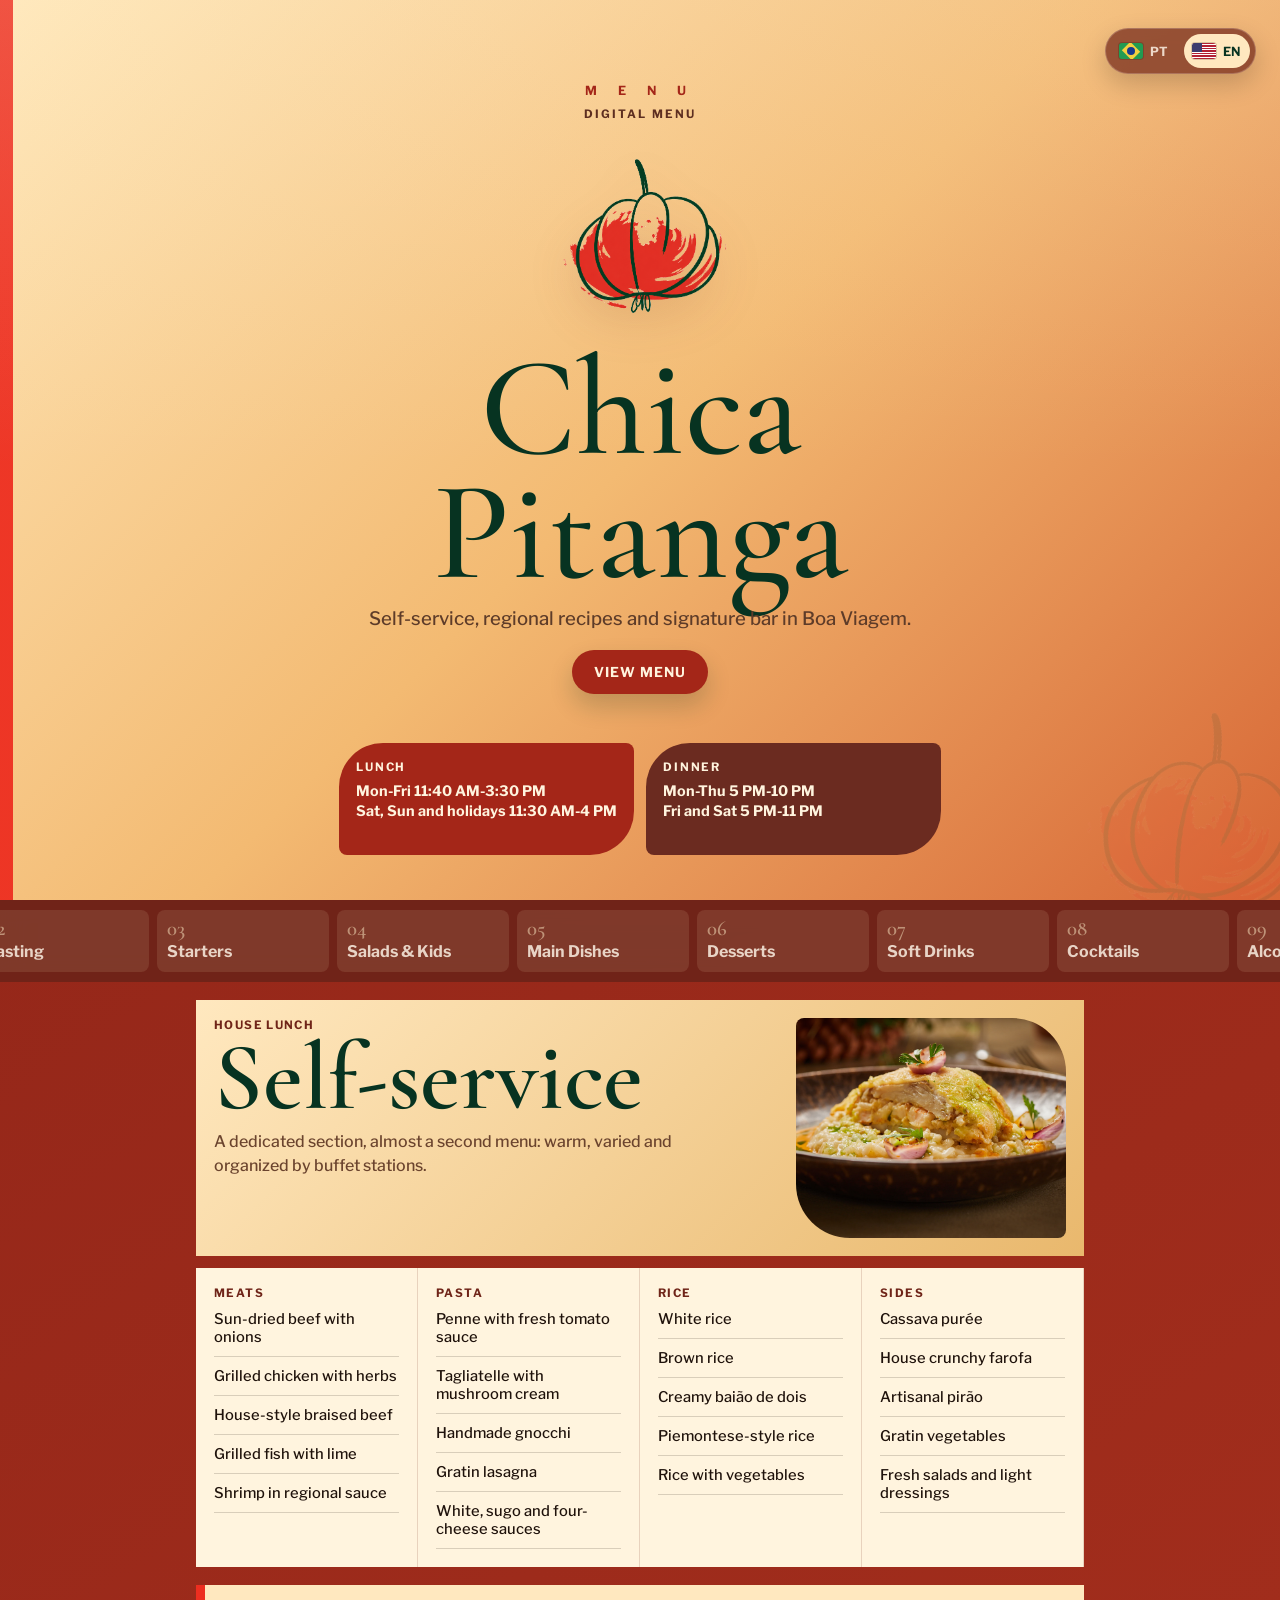
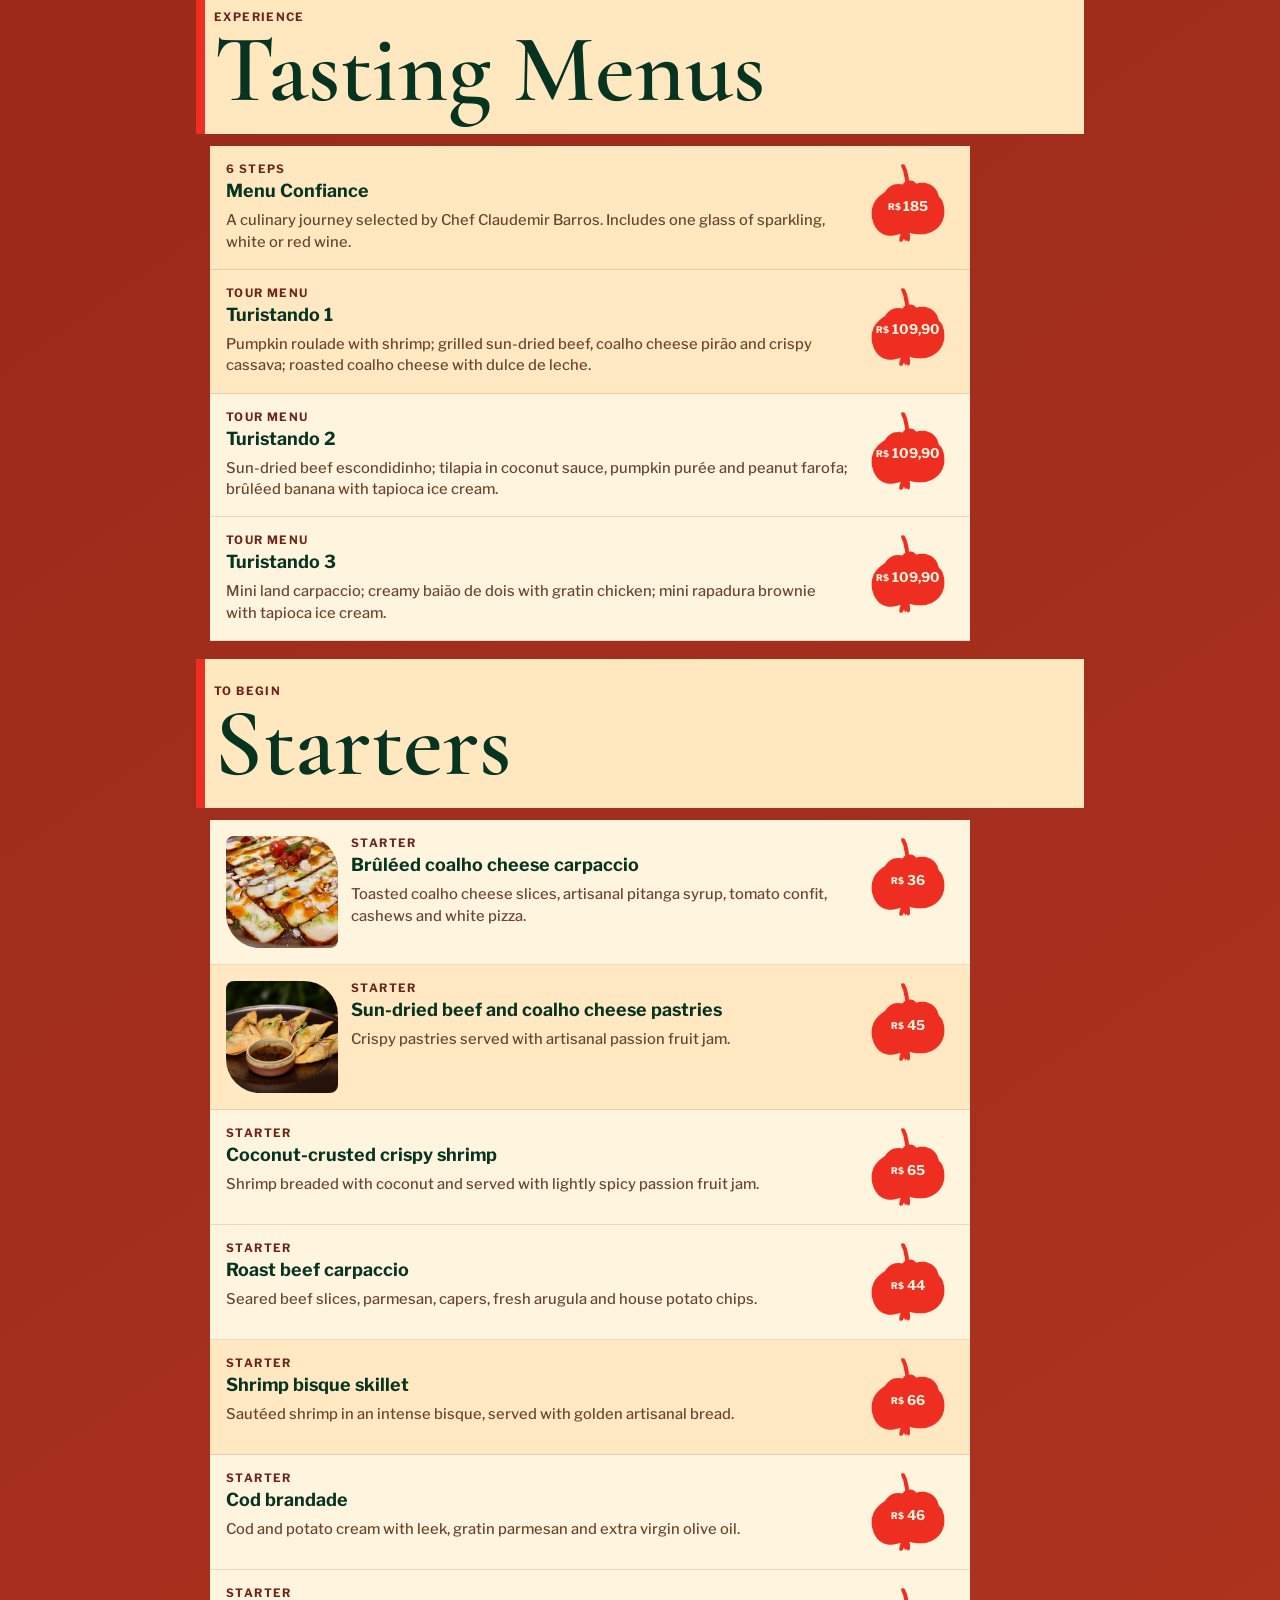
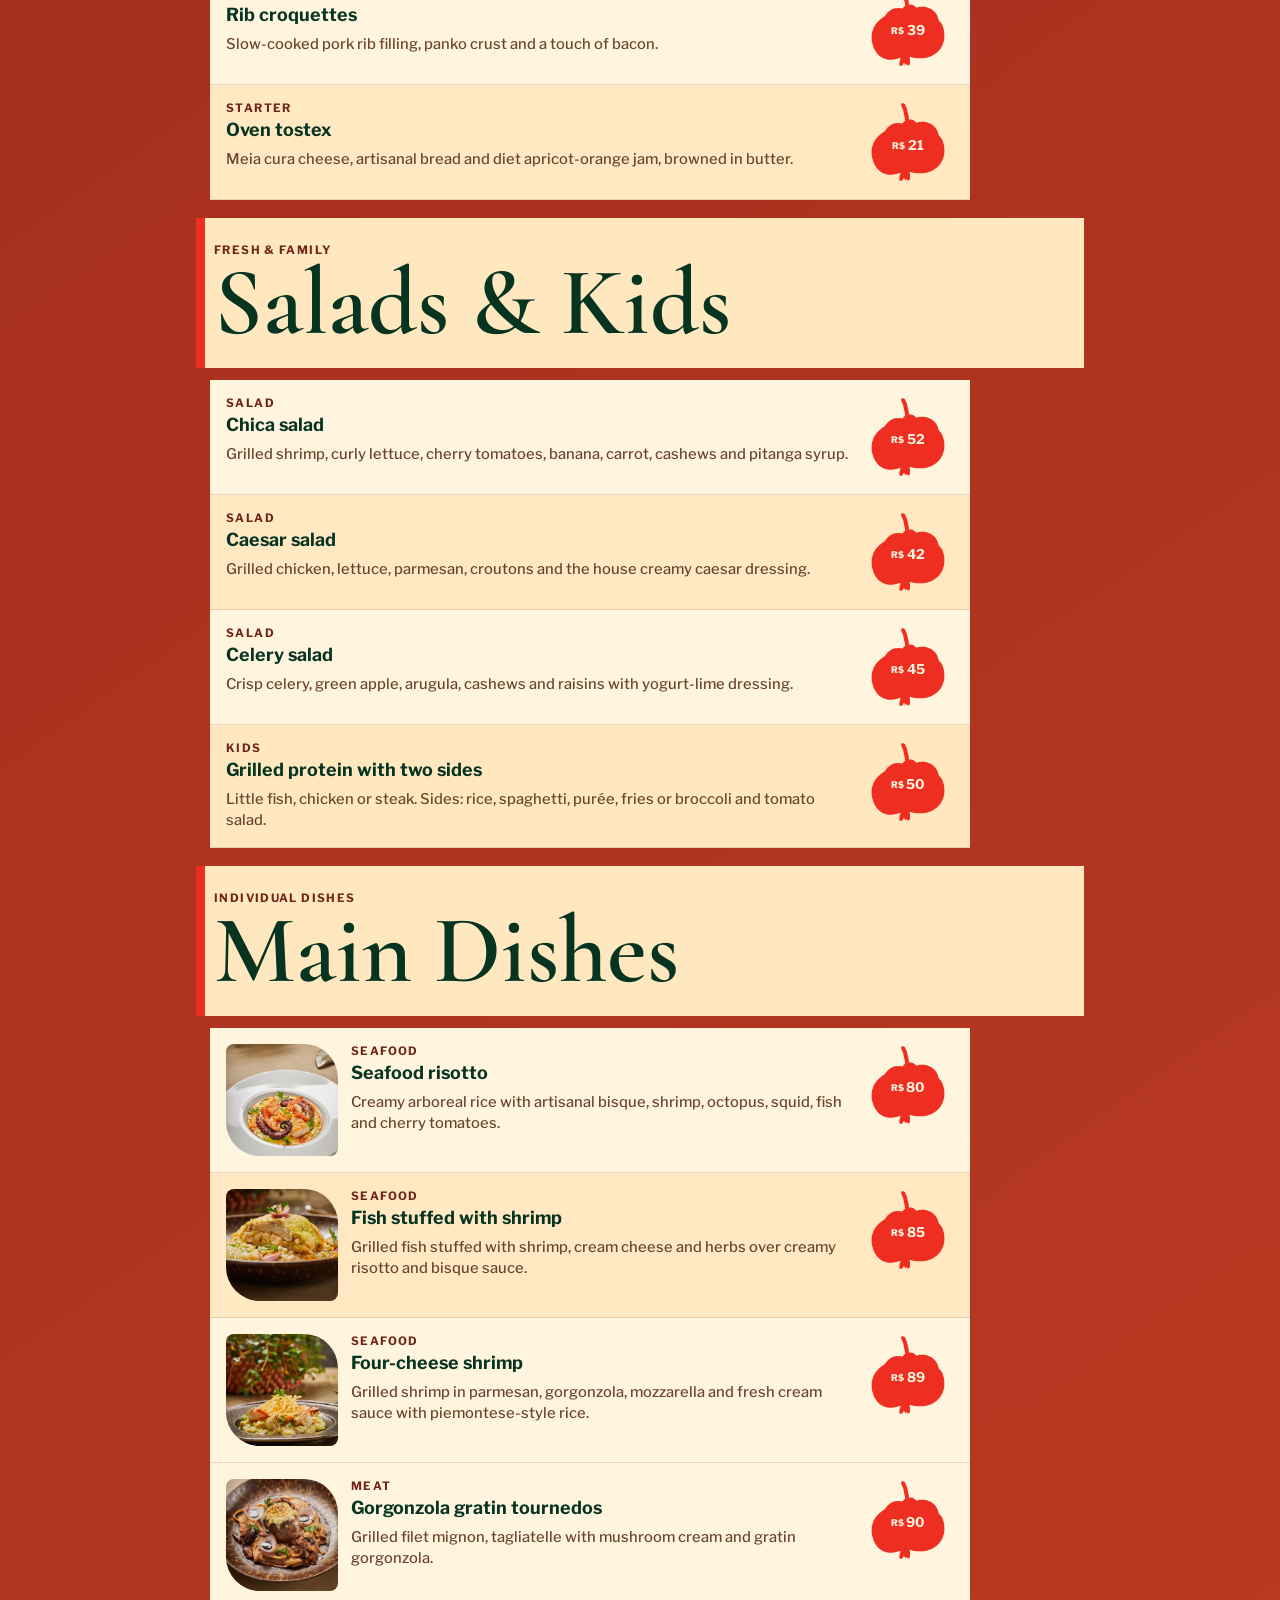
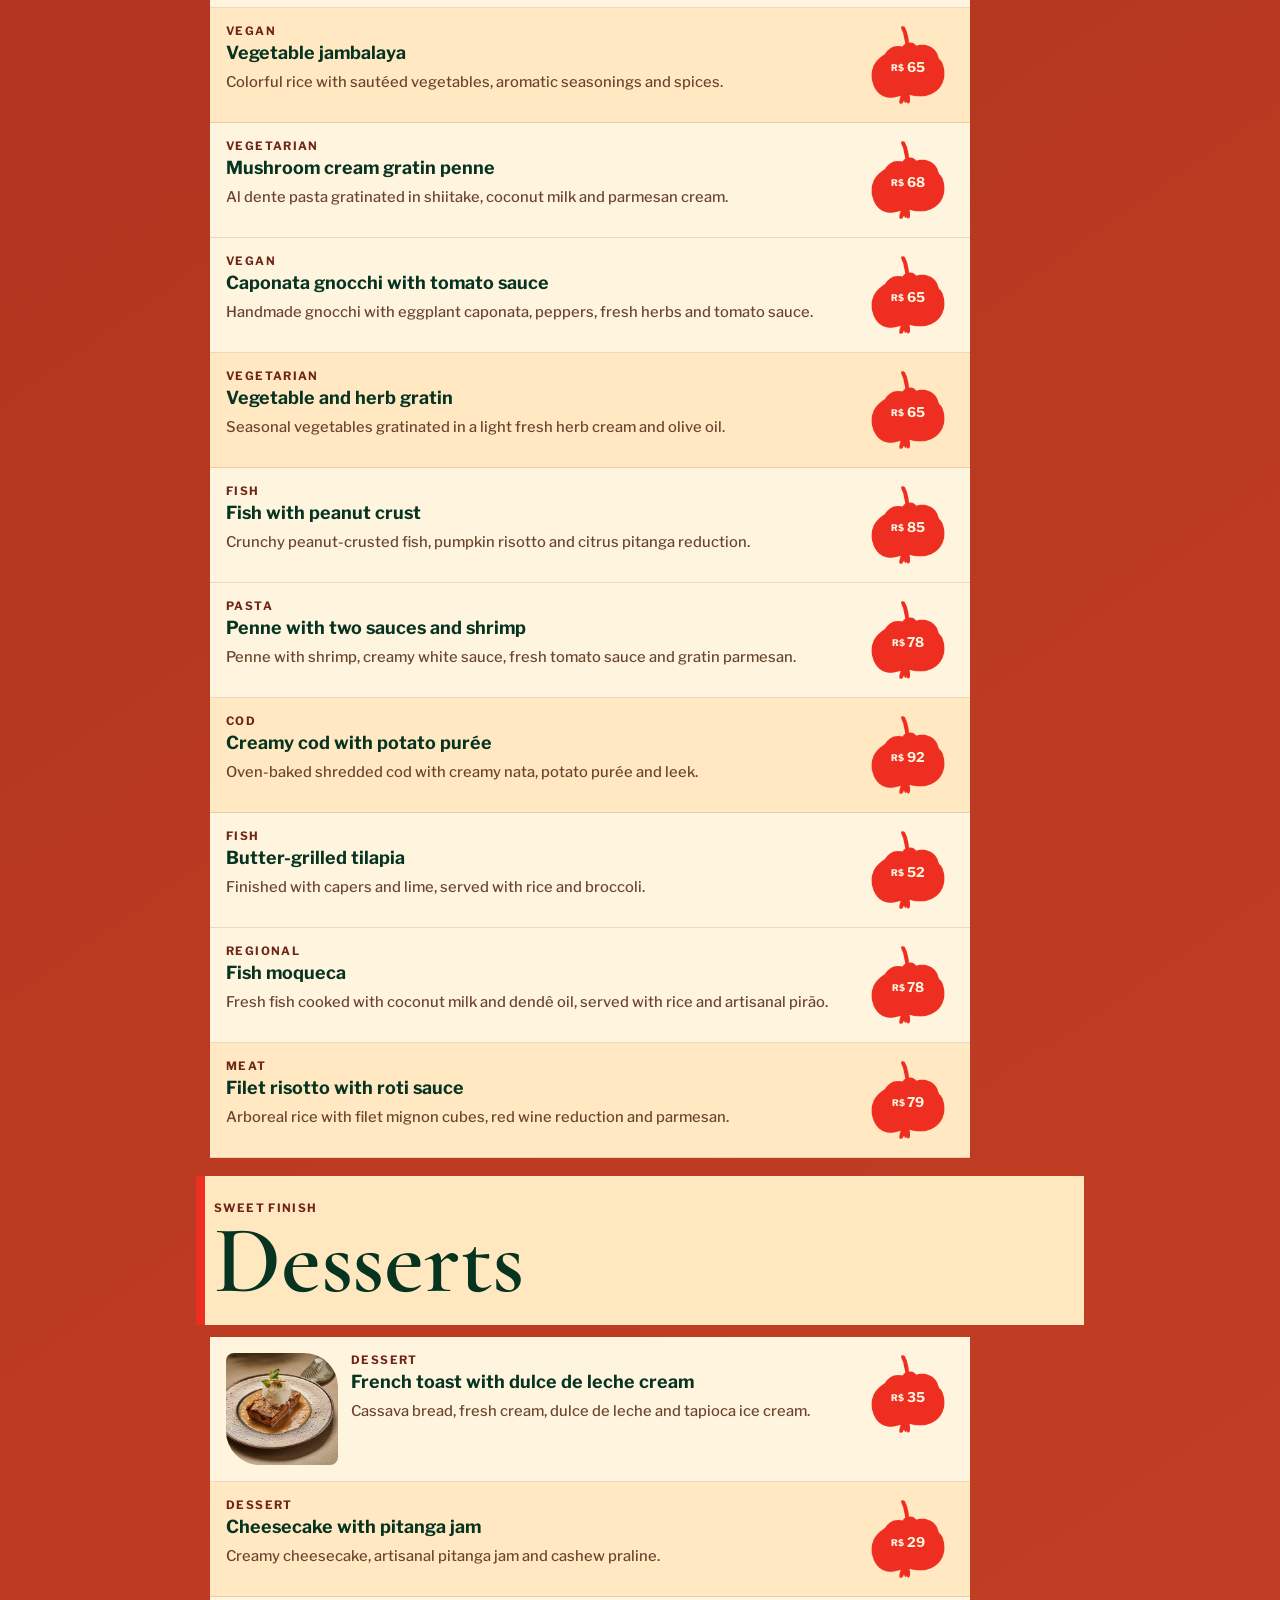
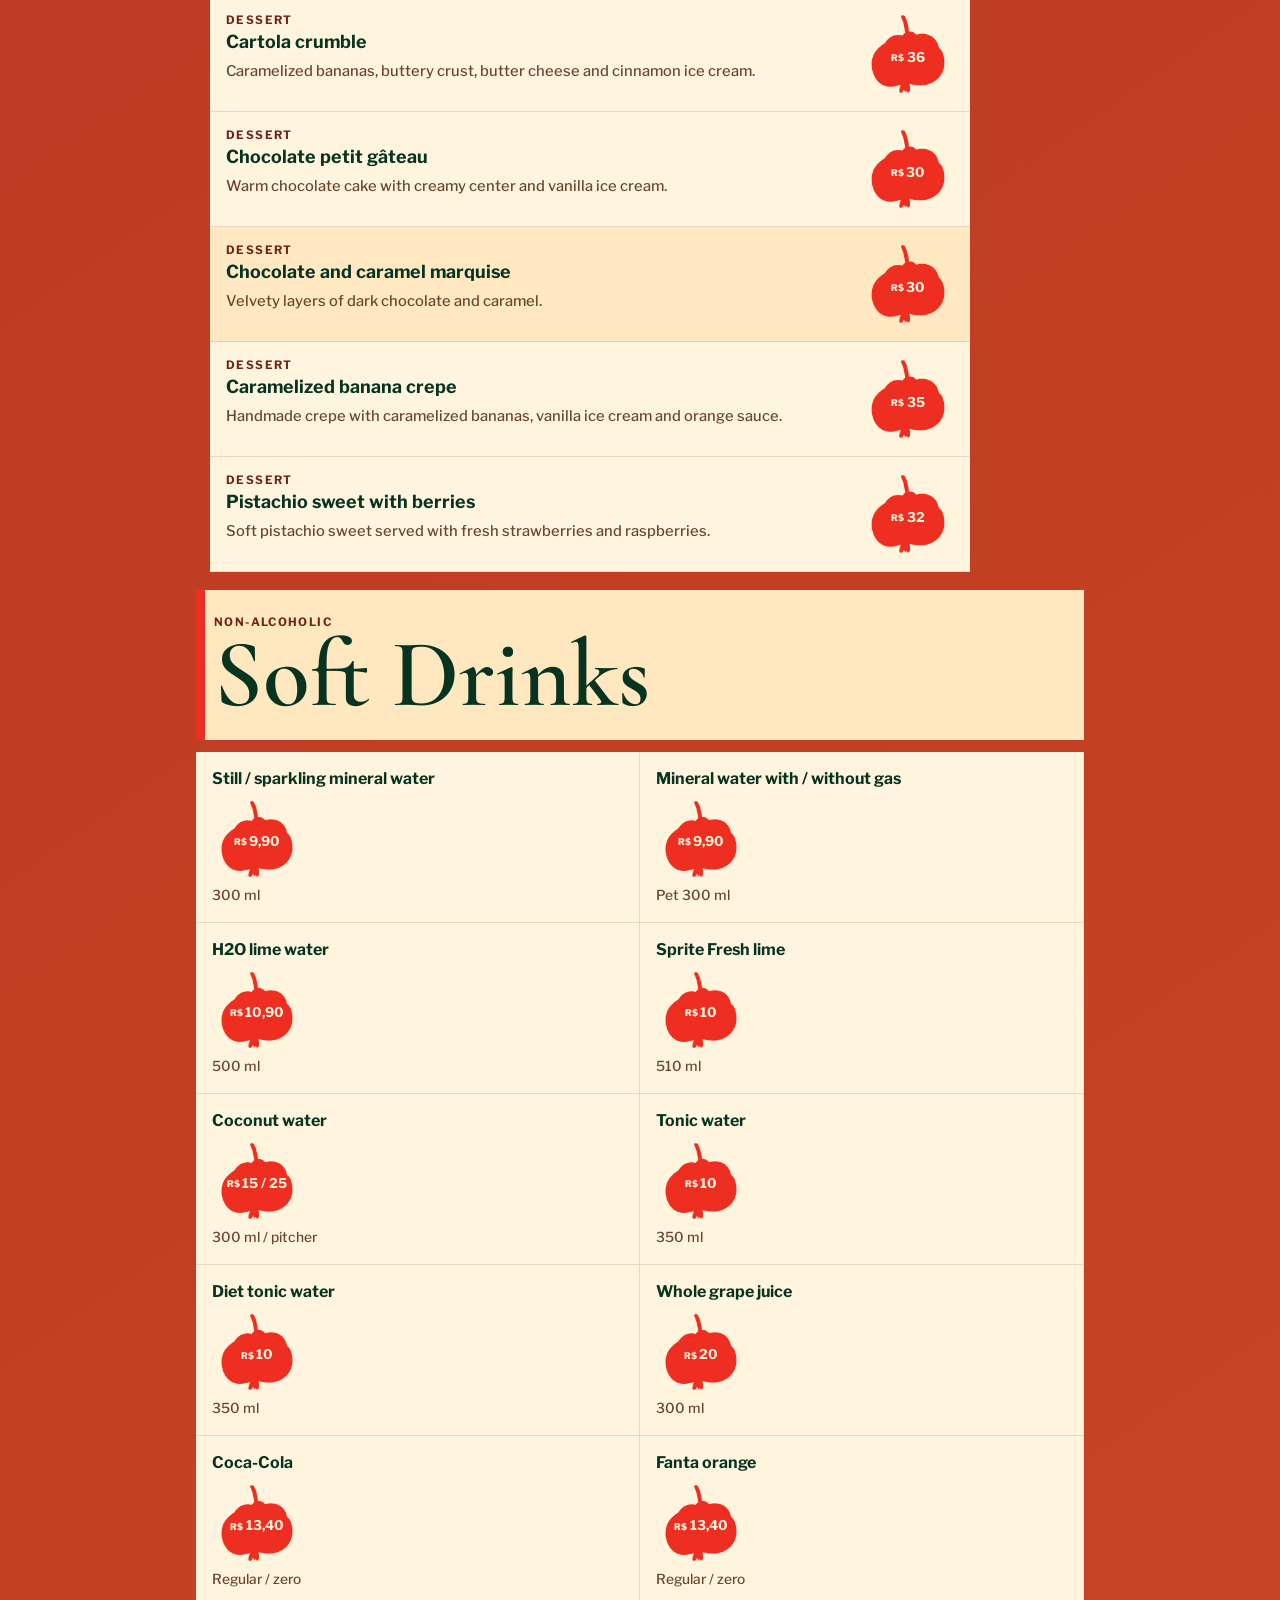
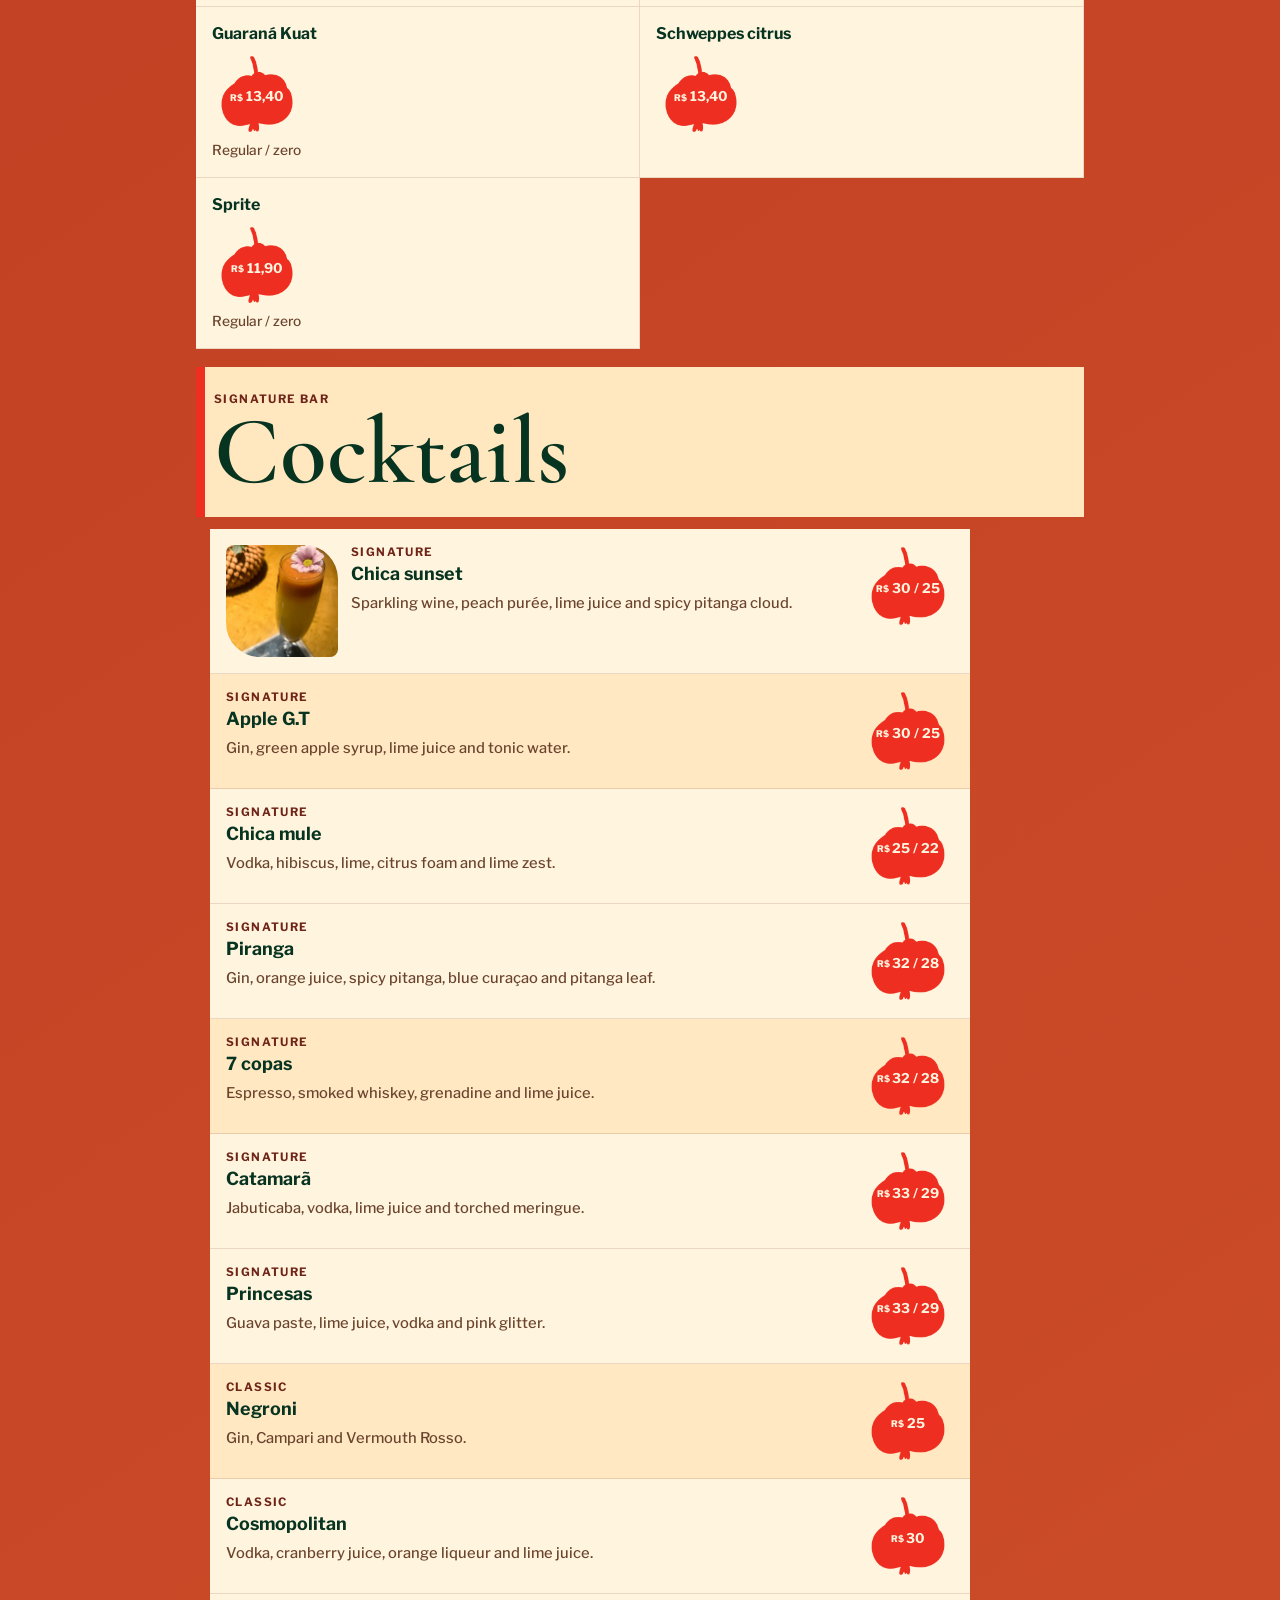
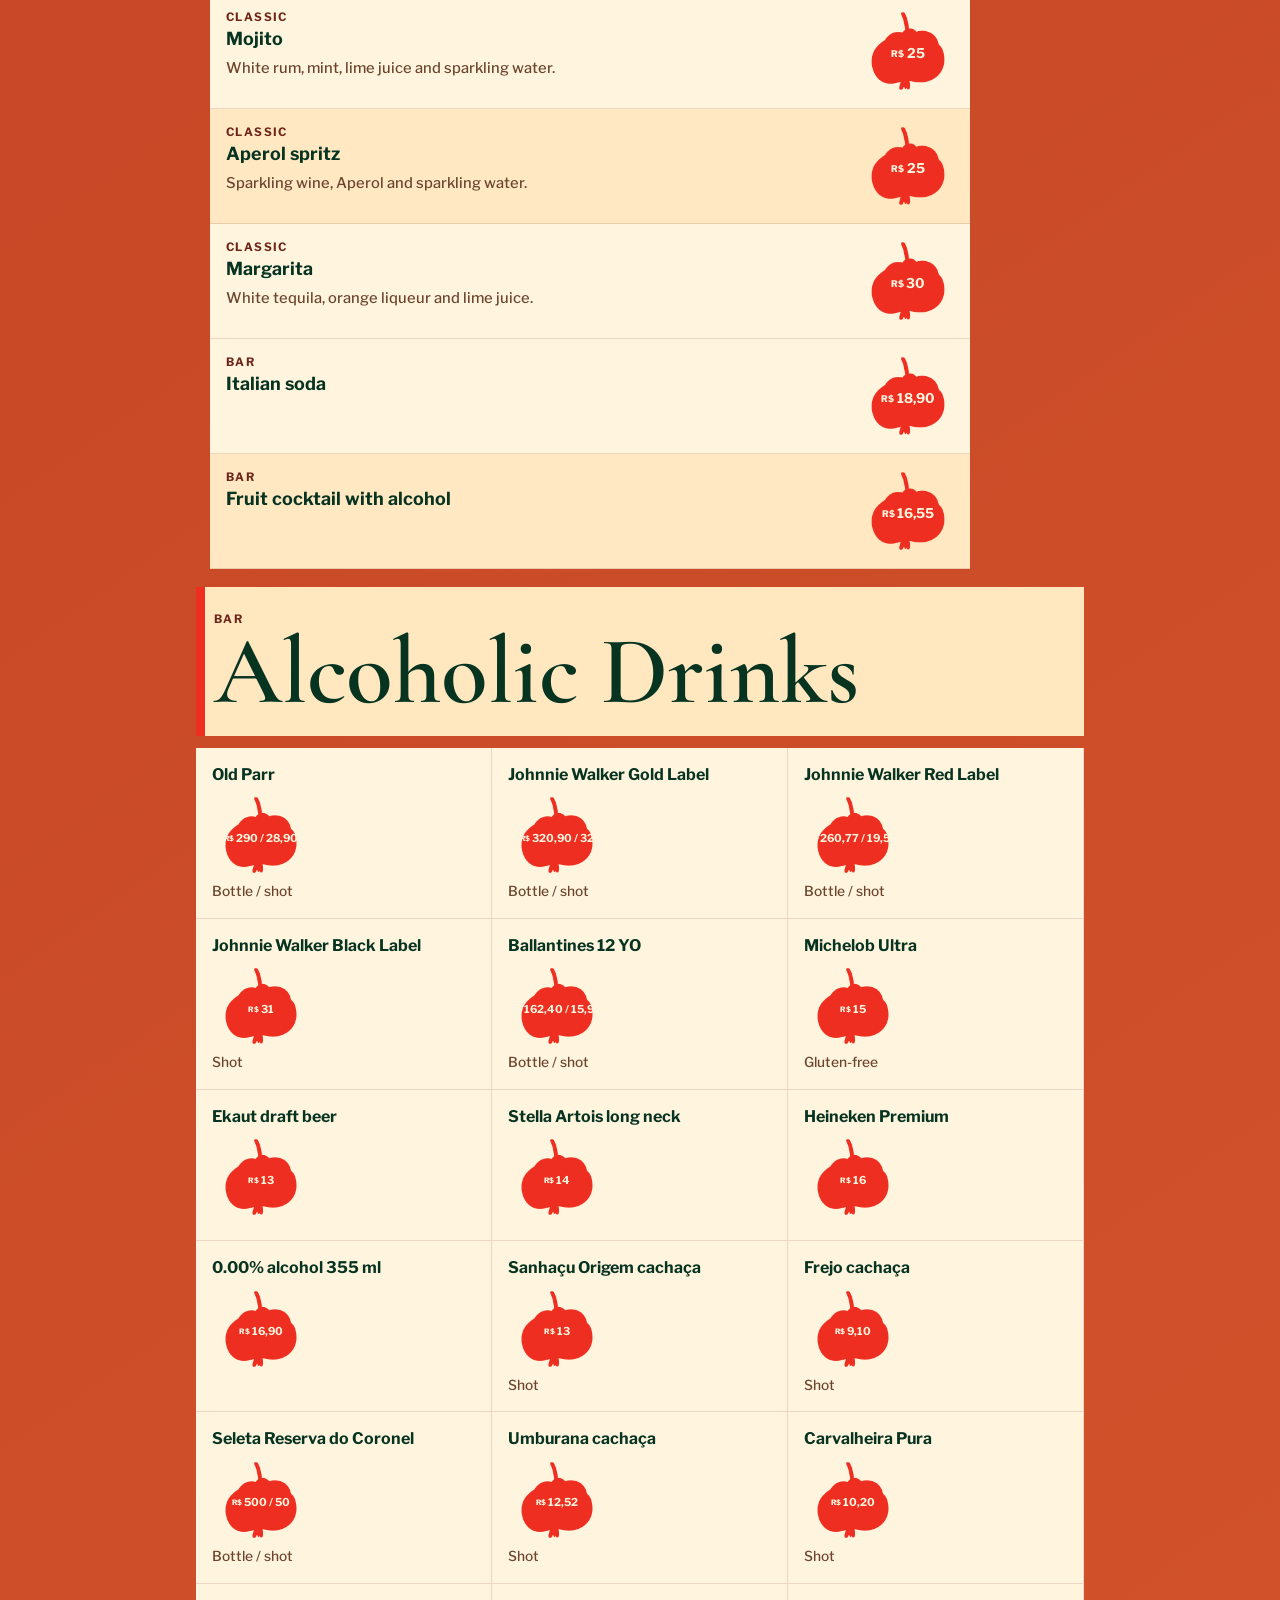
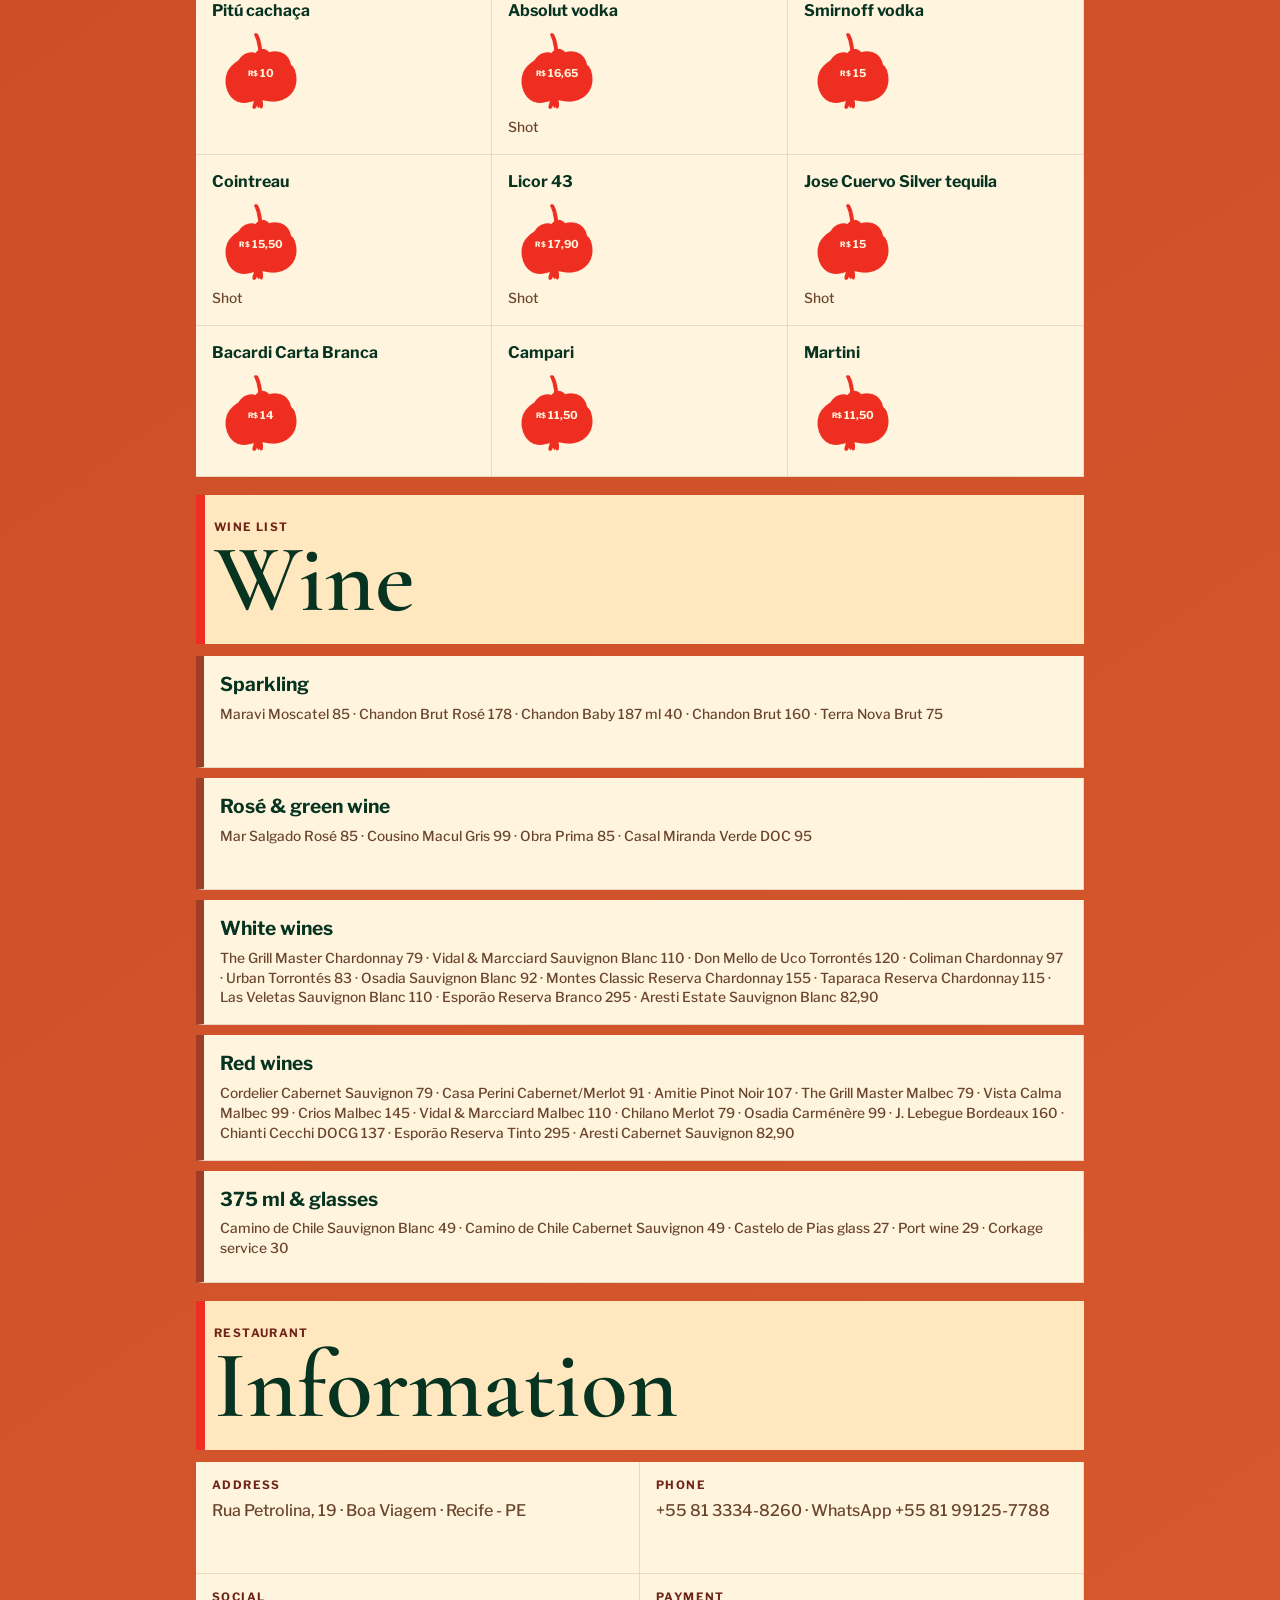
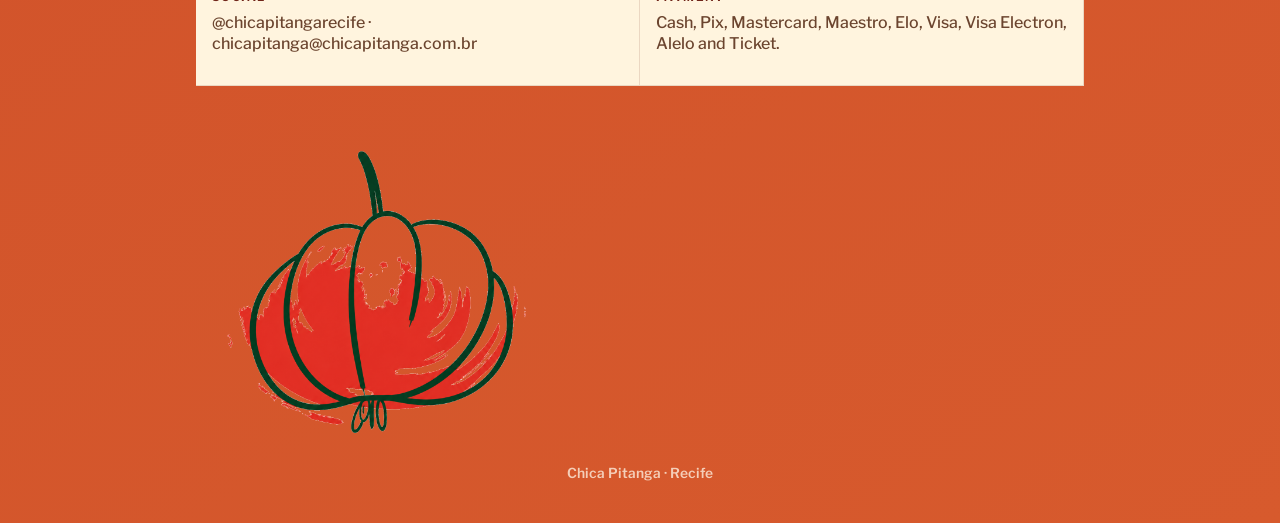
==== commit 2808358e: "Apply QrStack navigation standard" ====
--- a/en.html
+++ b/en.html
@@ -7,7 +7,7 @@
   <link rel="preconnect" href="https://fonts.googleapis.com">
   <link rel="preconnect" href="https://fonts.gstatic.com" crossorigin>
   <link href="https://fonts.googleapis.com/css2?family=Cormorant+Garamond:wght@400;500;600;700&family=Libre+Franklin:wght@400;500;600;700;800&display=swap" rel="stylesheet">
-  <link rel="stylesheet" href="styles.css">
+  <link rel="stylesheet" href="styles.css?v=qrstack-standard-20260605">
 </head>
 <body>
   <div class="ambient-marks" aria-hidden="true">
@@ -256,6 +256,6 @@
     </footer>
   </main>
 
-  <script src="script.js"></script>
+  <script src="script.js?v=qrstack-standard-20260605"></script>
 </body>
 </html>
--- a/styles.css
+++ b/styles.css
@@ -16,6 +16,16 @@
   --text: "Libre Franklin", system-ui, sans-serif;
 }
 
+@font-face {
+  font-family: "Valorant Bryan T";
+  src:
+    url("assets/fonts/valorant/Valorant%20Font.ttf") format("truetype"),
+    local("Valorant - Bryan T"),
+    local("Valorant Bryan T"),
+    local("Valorant");
+  font-display: swap;
+}
+
 * {
   box-sizing: border-box;
 }
@@ -27,10 +37,12 @@
 body {
   margin: 0;
   min-height: 100vh;
+  overflow-x: hidden;
   color: var(--ink);
   background: linear-gradient(145deg, #8f2418, var(--urucum) 45%, #d75a2d 100%);
   font-family: var(--text);
   text-rendering: optimizeLegibility;
+  -webkit-font-smoothing: antialiased;
 }
 
 body::before {
@@ -49,6 +61,11 @@
 
 button {
   font: inherit;
+}
+
+a,
+button {
+  -webkit-tap-highlight-color: transparent;
 }
 
 .ambient-marks {
@@ -347,6 +364,7 @@
   padding: 12px 14px;
   background: rgba(111, 36, 24, .96);
   backdrop-filter: blur(14px);
+  -webkit-overflow-scrolling: touch;
   scrollbar-width: none;
 }
 
@@ -504,6 +522,10 @@
   border-bottom: 1px solid rgba(111,36,24,.14);
 }
 
+.menu-item > div {
+  min-width: 0;
+}
+
 .menu-item:nth-child(3n + 2) {
   background: #ffe8c2;
 }
@@ -526,10 +548,11 @@
 .menu-item h3 {
   margin-top: 4px;
   color: var(--forest);
-  font-family: var(--display);
-  font-size: clamp(1.05rem, 2.4vw, 1.22rem);
+  font-family: var(--text);
+  font-size: clamp(1rem, 2.25vw, 1.12rem);
   font-weight: 700;
-  line-height: 1.15;
+  line-height: 1.28;
+  overflow-wrap: break-word;
 }
 
 .menu-item p {
@@ -538,48 +561,38 @@
   font-size: .92rem;
   font-weight: 500;
   line-height: 1.45;
-}
-
-.menu-item strong {
+  overflow-wrap: break-word;
+}
+
+.menu-item strong,
+.price-grid strong {
   position: relative;
   isolation: isolate;
-  display: inline-grid;
-  min-width: 76px;
-  min-height: 68px;
-  place-items: center;
-  padding: 8px;
+  display: inline-flex;
+  align-items: center;
+  justify-content: center;
+  gap: .16em;
   border-radius: 0;
   color: var(--cream);
-  background: transparent;
-  font-size: .9rem;
+  background: url("assets/price-pitanga.png?v=clean") center / contain no-repeat;
   font-weight: 700;
+  line-height: 1;
   white-space: nowrap;
 }
 
-.menu-item strong::before {
-  content: "";
-  position: absolute;
-  inset: -10px -8px -7px;
-  z-index: -1;
-  background:
-    radial-gradient(ellipse 32% 58% at 28% 60%, var(--pitanga) 98%, transparent 100%),
-    radial-gradient(ellipse 34% 66% at 50% 50%, var(--pitanga) 98%, transparent 100%),
-    radial-gradient(ellipse 32% 58% at 72% 60%, var(--pitanga) 98%, transparent 100%),
-    radial-gradient(ellipse 60% 19% at 50% 83%, var(--pitanga) 98%, transparent 100%);
-  transform: rotate(-3deg);
-}
-
-.menu-item strong::after {
-  content: "";
-  position: absolute;
-  top: -13px;
-  left: 50%;
-  z-index: -1;
-  width: 12px;
-  height: 27px;
-  border-radius: 999px 999px 8px 8px;
-  background: var(--pitanga);
-  transform: translateX(-50%) rotate(-14deg);
+.menu-item strong::before,
+.price-grid strong::before {
+  content: "R$";
+  font-size: .68em;
+  font-weight: 800;
+  letter-spacing: .02em;
+}
+
+.menu-item strong {
+  width: 92px;
+  min-height: 82px;
+  padding: 12px 10px 6px;
+  font-size: .84rem;
 }
 
 .price-grid,
@@ -610,52 +623,24 @@
 .info-cards p,
 .wine-stack h3 {
   color: var(--forest);
-  font-family: var(--display);
-  font-size: 1rem;
-  font-weight: 700;
-  line-height: 1.2;
-}
-
-.price-grid strong {
-  position: relative;
-  isolation: isolate;
-  display: inline-grid;
-  place-items: center;
-  min-width: 74px;
-  min-height: 68px;
-  padding: 10px;
-  margin-top: 10px;
-  color: var(--cream);
   font-family: var(--text);
   font-size: 1rem;
   font-weight: 700;
-  line-height: 1;
-}
-
-.price-grid strong::before {
-  content: "";
-  position: absolute;
-  inset: -10px -8px -7px;
-  z-index: -1;
-  background:
-    radial-gradient(ellipse 32% 58% at 28% 60%, var(--pitanga) 98%, transparent 100%),
-    radial-gradient(ellipse 34% 66% at 50% 50%, var(--pitanga) 98%, transparent 100%),
-    radial-gradient(ellipse 32% 58% at 72% 60%, var(--pitanga) 98%, transparent 100%),
-    radial-gradient(ellipse 60% 19% at 50% 83%, var(--pitanga) 98%, transparent 100%);
-  transform: rotate(-3deg);
-}
-
-.price-grid strong::after {
-  content: "";
-  position: absolute;
-  top: -13px;
-  left: 50%;
-  z-index: -1;
-  width: 12px;
-  height: 27px;
-  border-radius: 999px 999px 8px 8px;
-  background: var(--pitanga);
-  transform: translateX(-50%) rotate(-14deg);
+  line-height: 1.32;
+}
+
+.price-grid strong {
+  width: 90px;
+  min-height: 80px;
+  padding: 12px 9px 6px;
+  margin-top: 10px;
+  font-family: var(--text);
+  font-size: .84rem;
+}
+
+.price-grid.dense strong {
+  width: 98px;
+  font-size: .68rem;
 }
 
 .price-grid span,
@@ -690,24 +675,91 @@
 }
 
 .menu-footer {
-  display: flex;
-  align-items: center;
-  justify-content: center;
-  gap: 10px;
+  display: grid;
+  grid-template-columns: minmax(0, 1fr) auto minmax(0, 1fr);
+  align-items: end;
+  gap: 16px;
   padding: 28px 0 4px;
   color: rgba(255, 247, 233, .74);
   font-size: .86rem;
   font-weight: 600;
 }
 
-.menu-footer img {
+.footer-brand {
+  grid-column: 2;
+  display: inline-flex;
+  align-items: center;
+  justify-content: center;
+  gap: 10px;
+  min-width: 0;
+}
+
+.footer-brand img {
   width: 34px;
   height: 34px;
   object-fit: contain;
   filter: brightness(1.2);
 }
 
+.product-badge {
+  grid-column: 1;
+  justify-self: start;
+  align-self: end;
+  width: fit-content;
+  max-width: 100%;
+  margin: 0;
+  display: flex;
+  flex-direction: column;
+  align-items: center;
+  gap: 1px;
+  padding: 0;
+  color: rgba(255, 247, 233, .74);
+  background: transparent;
+  border: 0;
+  border-radius: 0;
+  box-shadow: none;
+}
+
+.qrstack-lockup {
+  position: relative;
+  width: 78px;
+  padding-top: 11px;
+}
+
+.product-copy {
+  position: absolute;
+  top: 0;
+  left: 0;
+  font-family: "Valorant Bryan T", "Valorant - Bryan T", "Libre Franklin", system-ui, sans-serif;
+  font-size: .42rem;
+  font-weight: 400;
+  letter-spacing: .04em;
+  text-transform: uppercase;
+  white-space: nowrap;
+}
+
+.qrstack-mark {
+  width: 78px;
+  height: 80px;
+  object-fit: contain;
+  border-radius: 0;
+  box-shadow: none;
+}
+
+.qrstack-wordmark {
+  width: 118px;
+  height: 28px;
+  object-fit: cover;
+  object-position: center;
+  border-radius: 0;
+  filter: brightness(1.25) contrast(1.08);
+}
+
 @media (max-width: 820px) {
+  .menu-shell {
+    padding-inline: 12px;
+  }
+
   .cover-brand,
   .section-hero,
   .buffet-board,
@@ -717,6 +769,11 @@
     grid-template-columns: 1fr;
   }
 
+  .cover {
+    min-height: auto;
+    padding: 78px max(18px, calc((100vw - 940px) / 2 + 24px)) 30px;
+  }
+
   .logo {
     width: 124px;
   }
@@ -727,6 +784,44 @@
 
   .section-hero img {
     height: 190px;
+  }
+
+  .section-head,
+  .section-hero,
+  .buffet-board,
+  .menu-list,
+  .price-grid,
+  .info-cards,
+  .wine-stack {
+    margin-inline: -12px;
+  }
+
+  .tab-dock {
+    grid-template-columns: repeat(11, minmax(104px, 1fr));
+    gap: 5px;
+    padding: 10px 12px;
+  }
+
+  .tab {
+    min-height: 56px;
+    padding: 8px 9px;
+    font-size: .78rem;
+  }
+
+  .price-grid article {
+    display: grid;
+    grid-template-columns: minmax(0, 1fr) auto;
+    gap: 6px 12px;
+    align-items: start;
+  }
+
+  .price-grid span {
+    grid-column: 1 / -1;
+  }
+
+  .price-grid strong {
+    justify-self: end;
+    margin-top: 0;
   }
 }
 
@@ -735,46 +830,475 @@
     padding-inline: 10px;
   }
 
+  .ambient-mark {
+    width: clamp(96px, 32vw, 145px);
+    opacity: .05;
+  }
+
   .cover {
-    padding: 76px 18px 26px;
+    min-height: 100svh;
+    align-content: center;
+    padding: 54px 16px 20px;
+  }
+
+  .cover::after {
+    right: -68px;
+    bottom: -58px;
+    width: 210px;
+    height: 210px;
+    opacity: .08;
+  }
+
+  .menu-word {
+    font-size: .68rem;
+    letter-spacing: .48em;
+  }
+
+  .kicker {
+    margin-top: 7px;
+    font-size: .68rem;
+    letter-spacing: .14em;
+  }
+
+  .logo {
+    width: 154px;
+    margin-top: 14px;
   }
 
   h1 {
-    font-size: clamp(4rem, 20vw, 6rem);
+    max-width: 100%;
+    font-size: clamp(3.18rem, 13.8vw, 3.68rem);
+    line-height: .9;
+  }
+
+  .cover-brand p {
+    max-width: 345px;
+    margin-top: 10px;
+    font-size: 1.1rem;
+    line-height: 1.34;
+  }
+
+  .cover-cta {
+    min-height: 42px;
+    margin-top: 16px;
+    padding-inline: 18px;
+    font-size: .74rem;
   }
 
   .language-switch {
-    top: 22px;
-    right: 18px;
+    position: absolute;
+    top: 14px;
+    right: 14px;
+    gap: 5px;
+    padding: 4px;
+  }
+
+  .language-pill {
+    min-height: 31px;
+    padding-inline: 7px;
+    font-size: .7rem;
+  }
+
+  .language-pill > span:not(.flag) {
+    display: none;
+  }
+
+  .flag {
+    width: 22px;
+    height: 15px;
+  }
+
+  .cover-balloons {
+    gap: 5px;
+    max-width: 330px;
+    margin-top: 12px;
+  }
+
+  .balloon {
+    min-height: 0;
+    padding: 6px 9px;
+    border: 1px solid rgba(111, 36, 24, .18);
+    border-radius: 7px;
+    color: #5b2d1f;
+    background: rgba(255, 244, 222, .24);
+    box-shadow: none;
+  }
+
+  .balloon.clay,
+  .balloon.leaf {
+    background: rgba(255, 244, 222, .24);
+  }
+
+  .balloon span {
+    margin-bottom: 3px;
+    color: var(--clay-dark);
+    font-size: .56rem;
+    letter-spacing: .1em;
+  }
+
+  .balloon strong {
+    color: #5b2d1f;
+    font-size: .62rem;
+    font-weight: 600;
+    line-height: 1.24;
   }
 
   .tab-dock {
+    grid-auto-flow: column;
+    grid-auto-columns: minmax(88px, 96px);
+    grid-template-columns: none;
+    gap: 5px;
     margin-inline: calc(50% - 50vw);
-    padding-inline: 10px;
-    grid-template-columns: repeat(11, minmax(104px, 1fr));
+    padding: 8px 10px;
+    scroll-padding-inline: 10px;
+    scroll-snap-type: x proximity;
+  }
+
+  .tab {
+    min-height: 50px;
+    padding: 7px 8px;
+    border-radius: 7px;
+    font-size: .71rem;
+    scroll-snap-align: start;
+  }
+
+  .tab span {
+    margin-bottom: 4px;
+    font-size: 1rem;
+  }
+
+  .menu-status {
+    display: grid;
+    grid-template-columns: 1fr;
+    gap: 5px;
+    padding: 10px 2px 12px;
+    font-size: .62rem;
+    letter-spacing: .05em;
+  }
+
+  .section-head {
+    padding: 22px 14px 18px;
+  }
+
+  .section-head::before {
+    width: 7px;
+  }
+
+  .section-head,
+  .section-hero,
+  .buffet-board,
+  .menu-list,
+  .price-grid,
+  .info-cards,
+  .wine-stack {
+    margin-inline: -10px;
+  }
+
+  .section-head h2,
+  .section-hero h2 {
+    font-size: clamp(2.45rem, 12vw, 3.45rem);
+    line-height: .92;
+    overflow-wrap: break-word;
+  }
+
+  .section-hero {
+    gap: 12px;
+    padding: 14px;
+  }
+
+  .section-hero p {
+    font-size: .88rem;
+    line-height: 1.42;
+  }
+
+  .section-hero img {
+    height: 166px;
+    border-radius: 7px 34px 7px 34px;
+  }
+
+  .buffet-board article,
+  .price-grid article,
+  .info-cards article,
+  .wine-stack article {
+    min-height: 0;
+    padding: 14px 12px;
+  }
+
+  .buffet-board p {
+    padding: 8px 0;
+    font-size: .86rem;
+  }
+
+  .menu-list {
+    margin-top: 10px;
   }
 
   .menu-item.with-photo {
-    grid-template-columns: 86px minmax(0, 1fr);
+    grid-template-columns: 84px minmax(0, 1fr);
+    grid-template-areas:
+      "photo content"
+      "price price";
+    align-items: start;
+  }
+
+  .menu-item.with-photo > div {
+    grid-area: content;
   }
 
   .menu-item.with-photo strong {
+    grid-area: price;
+    justify-self: start;
+    margin-top: 6px;
+  }
+
+  .menu-item img {
+    grid-area: photo;
+    width: 84px;
+    height: 100%;
+    min-height: 104px;
+    border-radius: 7px 26px 7px 26px;
+  }
+
+  .menu-item {
+    grid-template-columns: minmax(0, 1fr);
+    gap: 8px;
+    min-height: 0;
+    padding: 15px 12px 13px;
+  }
+
+  .menu-item:not(.with-photo) strong {
+    grid-column: 1;
+    grid-row: auto;
+    align-self: auto;
+    justify-self: start;
+    margin-top: 2px;
+  }
+
+  .menu-item h3 {
+    margin-top: 3px;
+    font-size: .95rem;
+    line-height: 1.28;
+  }
+
+  .menu-item p {
+    margin-top: 8px;
+    padding-top: 8px;
+    border-top: 1px solid rgba(111, 36, 24, .12);
+    font-size: .84rem;
+    line-height: 1.42;
+    padding-right: 0;
+  }
+
+  .menu-item strong {
+    width: 106px;
+    min-height: 88px;
+    padding: 9px 11px 5px;
+    font-size: .74rem;
+  }
+
+  .price-grid h3,
+  .info-cards p,
+  .wine-stack h3 {
+    font-size: .92rem;
+  }
+
+  .price-grid strong {
+    width: 106px;
+    min-height: 88px;
+    padding: 9px 11px 5px;
+    font-size: .74rem;
+  }
+
+  .price-grid.dense strong {
+    width: 98px;
+    font-size: .62rem;
+  }
+
+  .price-grid span,
+  .wine-stack p {
+    font-size: .8rem;
+  }
+
+  .wine-stack {
+    gap: 8px;
+  }
+
+  .wine-stack article {
+    border-left-width: 6px;
+  }
+
+  .menu-footer {
+    padding-top: 22px;
+    font-size: .78rem;
+  }
+
+  .product-badge {
+    max-width: 100%;
+    gap: 1px;
+  }
+
+  .menu-footer {
+    grid-template-columns: 124px minmax(0, 1fr);
+  }
+
+  .footer-brand {
     grid-column: 2;
+    justify-self: center;
+    flex-wrap: wrap;
+  }
+
+  .qrstack-lockup {
+    width: 64px;
+    padding-top: 9px;
+  }
+
+  .product-copy {
+    font-size: .34rem;
+  }
+
+  .qrstack-mark {
+    width: 64px;
+    height: 66px;
+  }
+
+  .qrstack-wordmark {
+    width: 98px;
+    height: 23px;
+  }
+}
+
+@media (max-width: 380px) {
+  .cover {
+    padding-inline: 14px;
+  }
+
+  .logo {
+    width: 140px;
+  }
+
+  h1 {
+    font-size: clamp(2.86rem, 12.4vw, 3.18rem);
+  }
+
+  .cover-brand p {
+    max-width: 310px;
+    font-size: 1rem;
+  }
+
+  .tab-dock {
+    grid-auto-columns: minmax(82px, 90px);
+  }
+
+  .tab {
+    font-size: .66rem;
+  }
+
+  .menu-item.with-photo {
+    grid-template-columns: 76px minmax(0, 1fr);
   }
 
   .menu-item img {
-    width: 86px;
-    height: 100%;
+    width: 76px;
     min-height: 100px;
   }
 
-  .menu-item {
-    grid-template-columns: 1fr;
-  }
-
   .menu-item strong {
-    min-width: 0;
-    width: 72px;
-    min-height: 62px;
-  }
-}
+    width: 98px;
+    min-height: 82px;
+    font-size: .68rem;
+  }
+
+  .price-grid strong {
+    width: 98px;
+    min-height: 82px;
+    font-size: .68rem;
+  }
+
+  .price-grid.dense strong {
+    width: 92px;
+    font-size: .58rem;
+  }
+}
+
+@media (prefers-reduced-motion: reduce) {
+  html {
+    scroll-behavior: auto;
+  }
+
+  .panel {
+    animation: none;
+  }
+}
+
+/* QrStack navigation standard */
+body { margin: 0; }
+
+.menu-status { display: none; }
+
+.tab-dock {
+  display: flex;
+  flex-wrap: nowrap;
+  gap: 8px;
+  width: 100vw;
+  margin-inline: calc(50% - 50vw);
+  padding: 10px max(12px, calc((100vw - 940px) / 2));
+  overflow-x: auto;
+  overflow-y: hidden;
+  scroll-padding-inline: max(12px, calc((100vw - 940px) / 2));
+}
+
+body.nav-is-fixed .tab-dock {
+  position: fixed;
+  top: 0;
+  left: 0;
+  right: 0;
+}
+
+body.nav-is-fixed .tab-panels {
+  padding-top: calc(var(--dock-height, 76px) + 18px);
+}
+
+.tab {
+  flex: 0 0 clamp(142px, 16vw, 172px);
+  overflow: hidden;
+  text-overflow: ellipsis;
+  white-space: nowrap;
+}
+
+.panel {
+  width: min(860px, calc(100% - 48px));
+  margin: 18px auto 0;
+  scroll-margin-top: 94px;
+}
+
+.menu-list {
+  width: min(760px, 100%);
+  margin-inline: 0;
+}
+
+@media (max-width: 640px) {
+  .menu-shell {
+    padding-inline: 0;
+    overflow-x: hidden;
+  }
+
+  .cover,
+  .tab-dock {
+    width: 100%;
+    margin-inline: 0;
+  }
+
+  .tab-dock {
+    padding-inline: 12px;
+  }
+
+  .tab {
+    flex-basis: 148px;
+    min-height: 58px;
+    font-size: .68rem;
+  }
+
+  .panel {
+    width: calc(100% - 24px);
+  }
+}
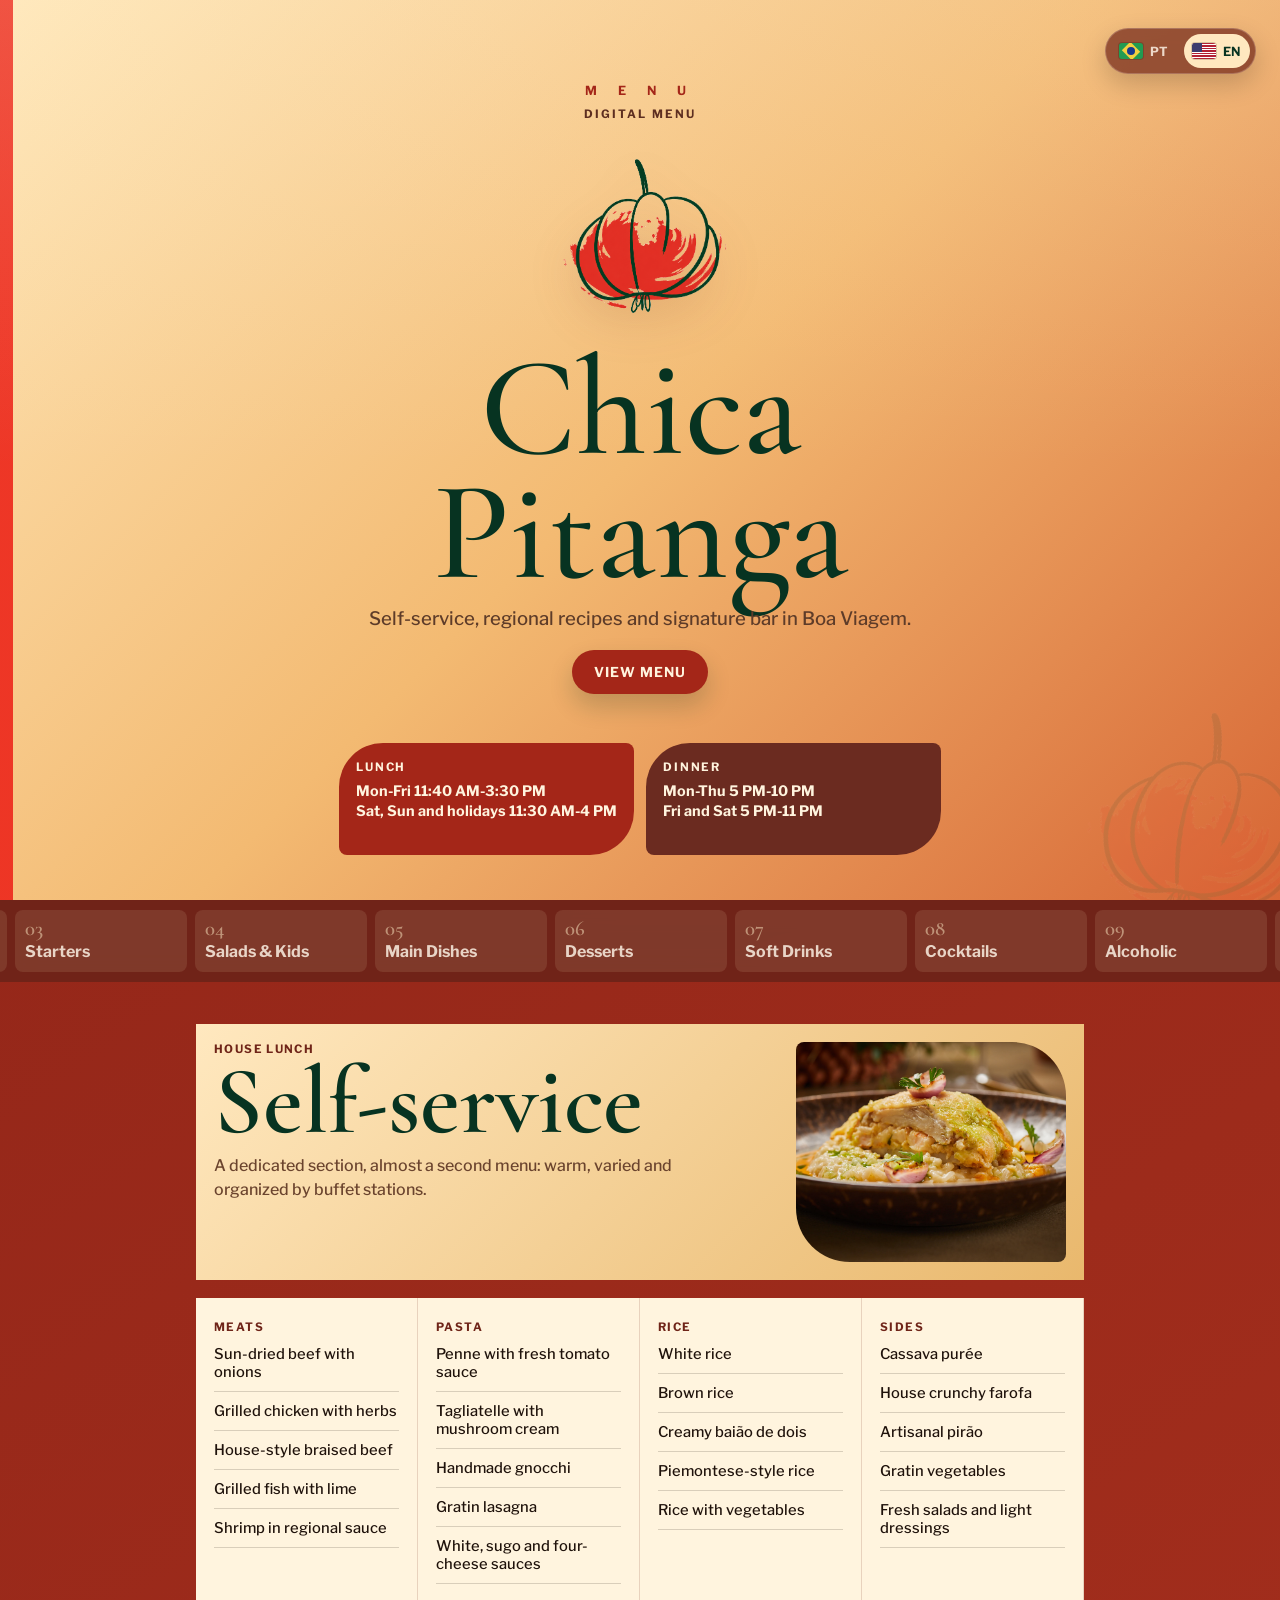
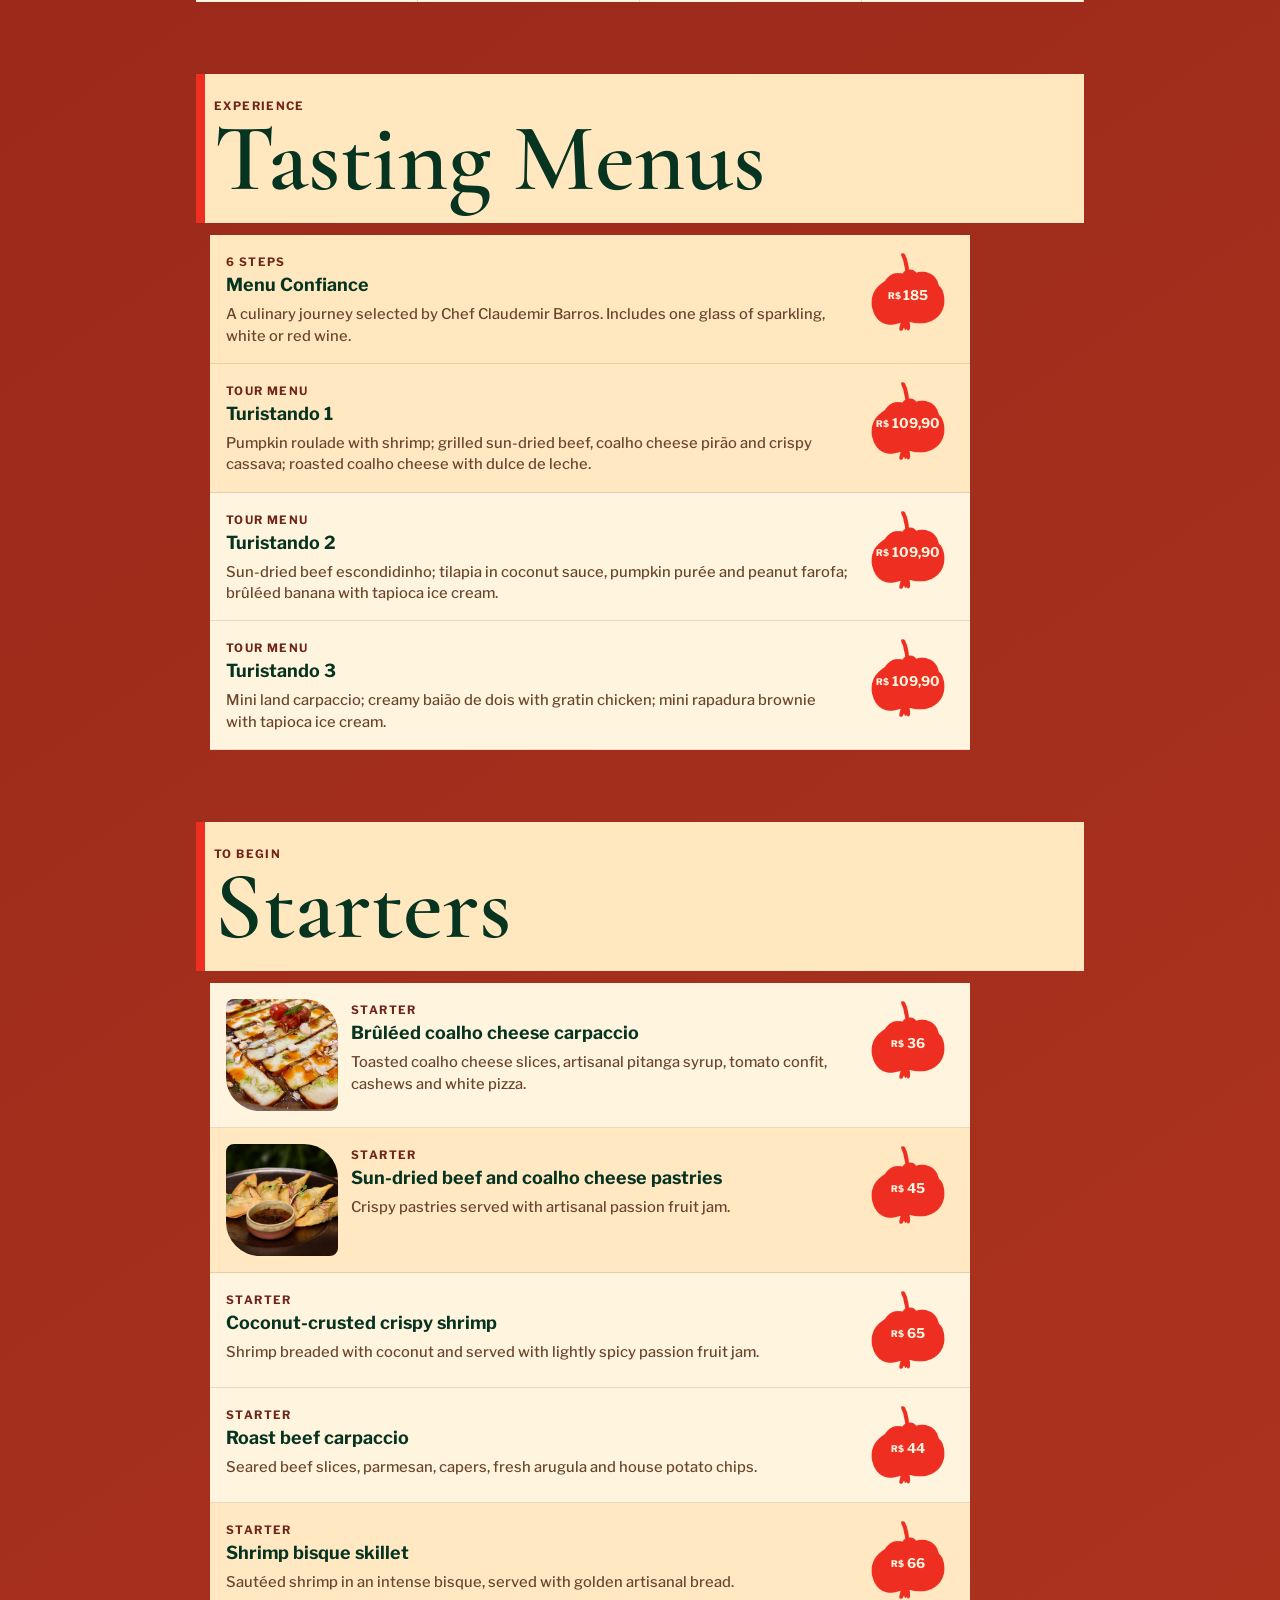
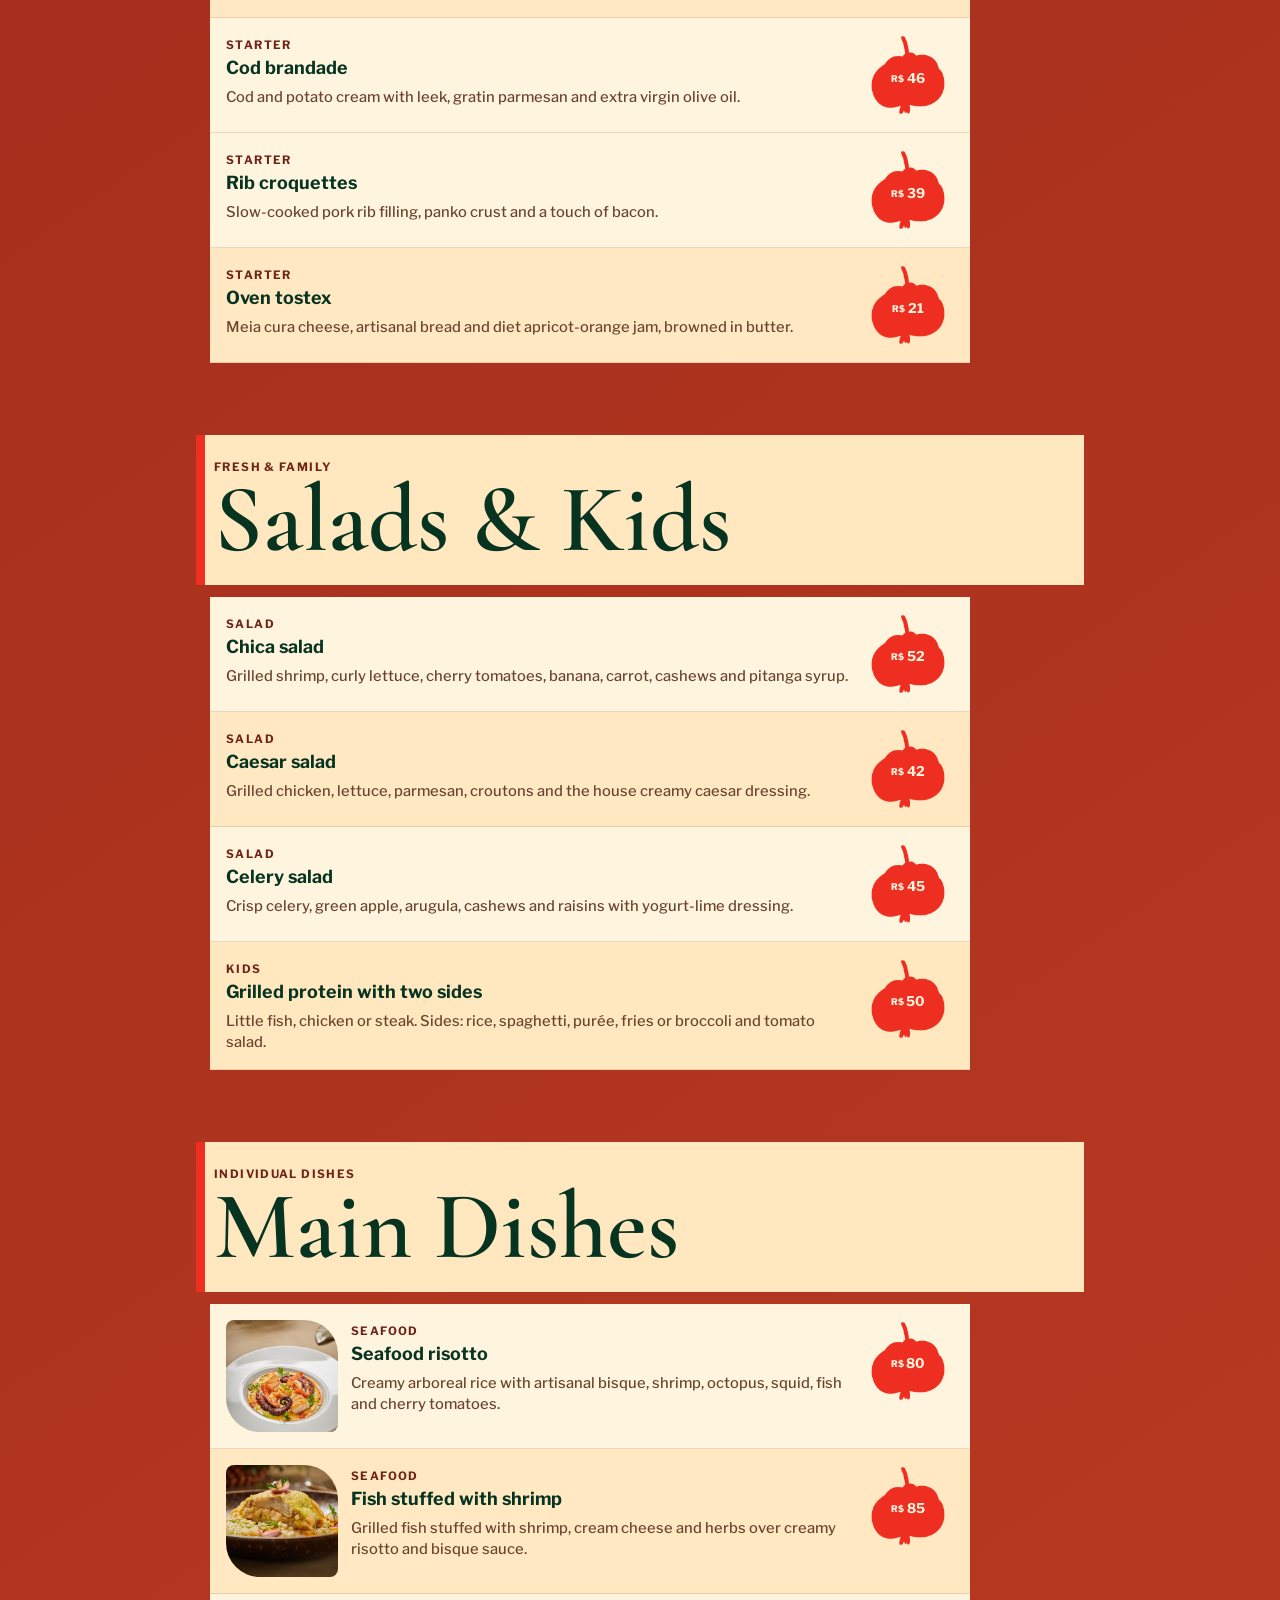
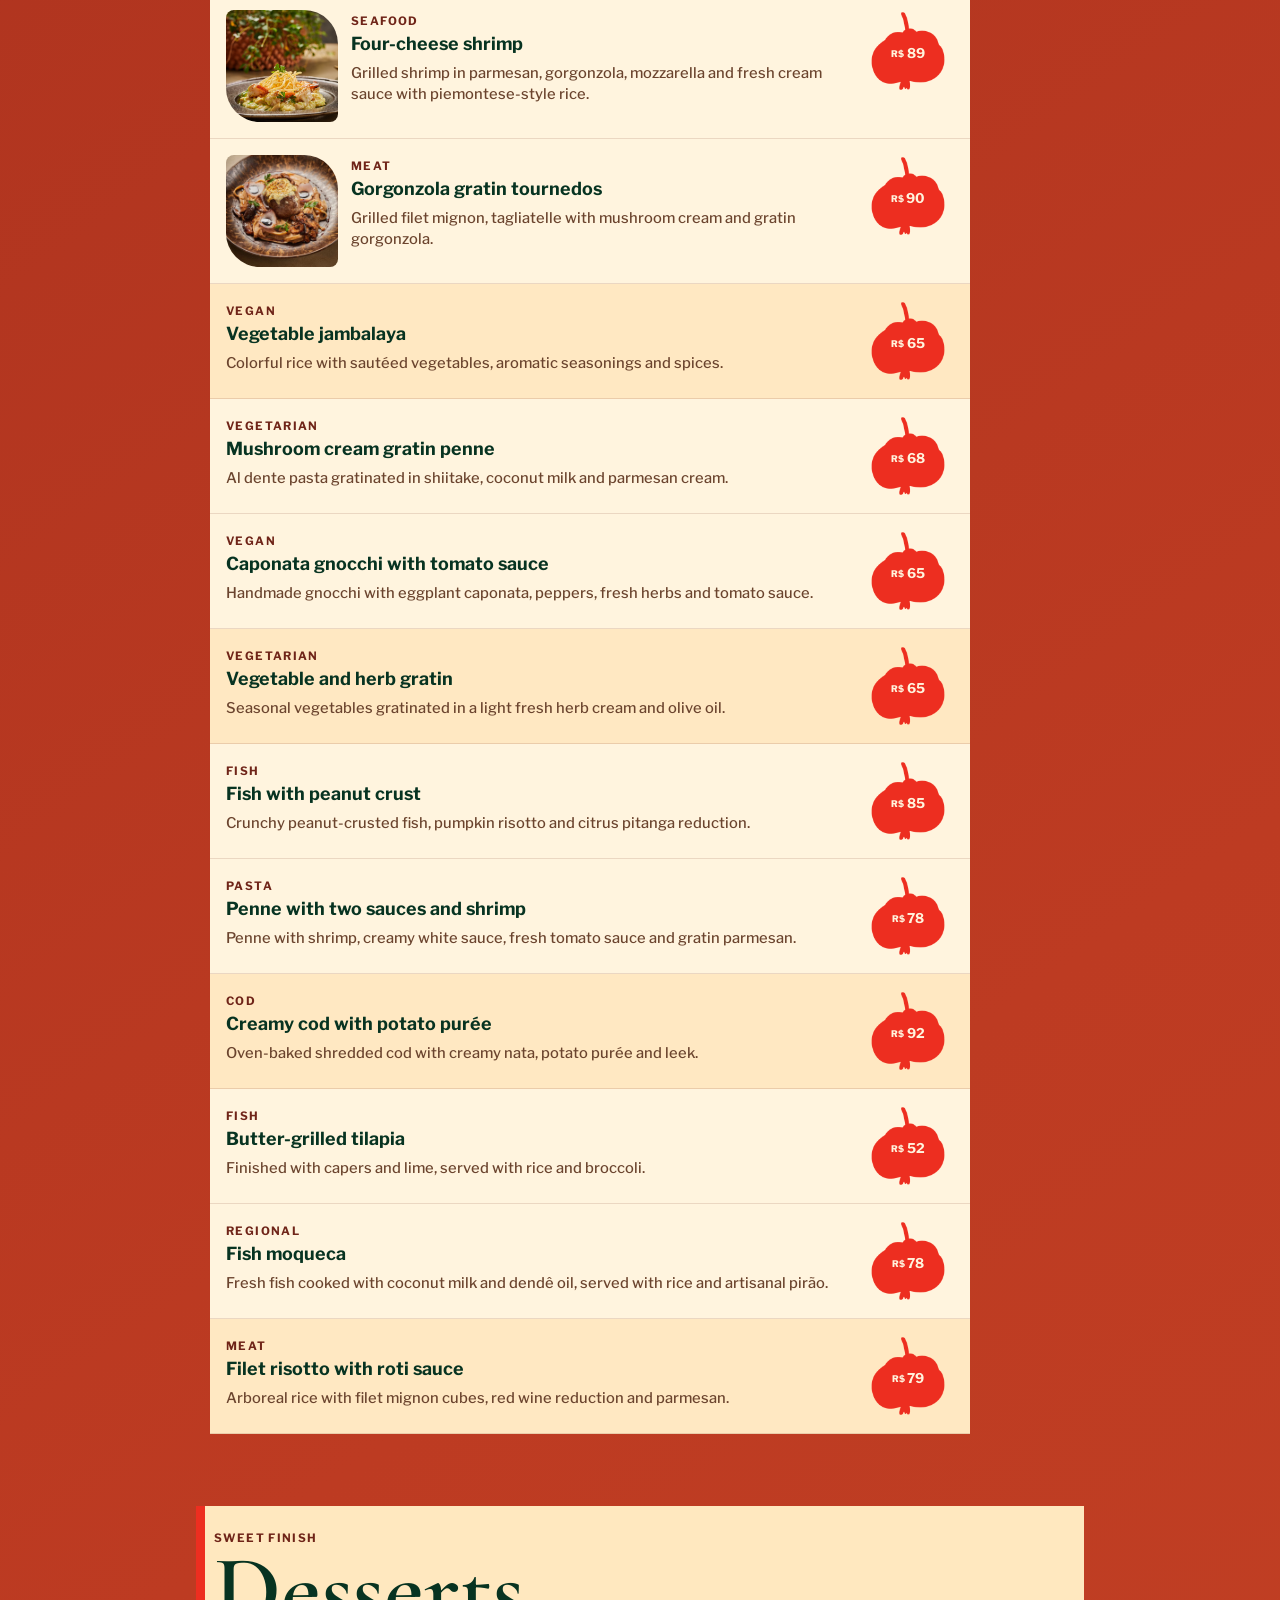
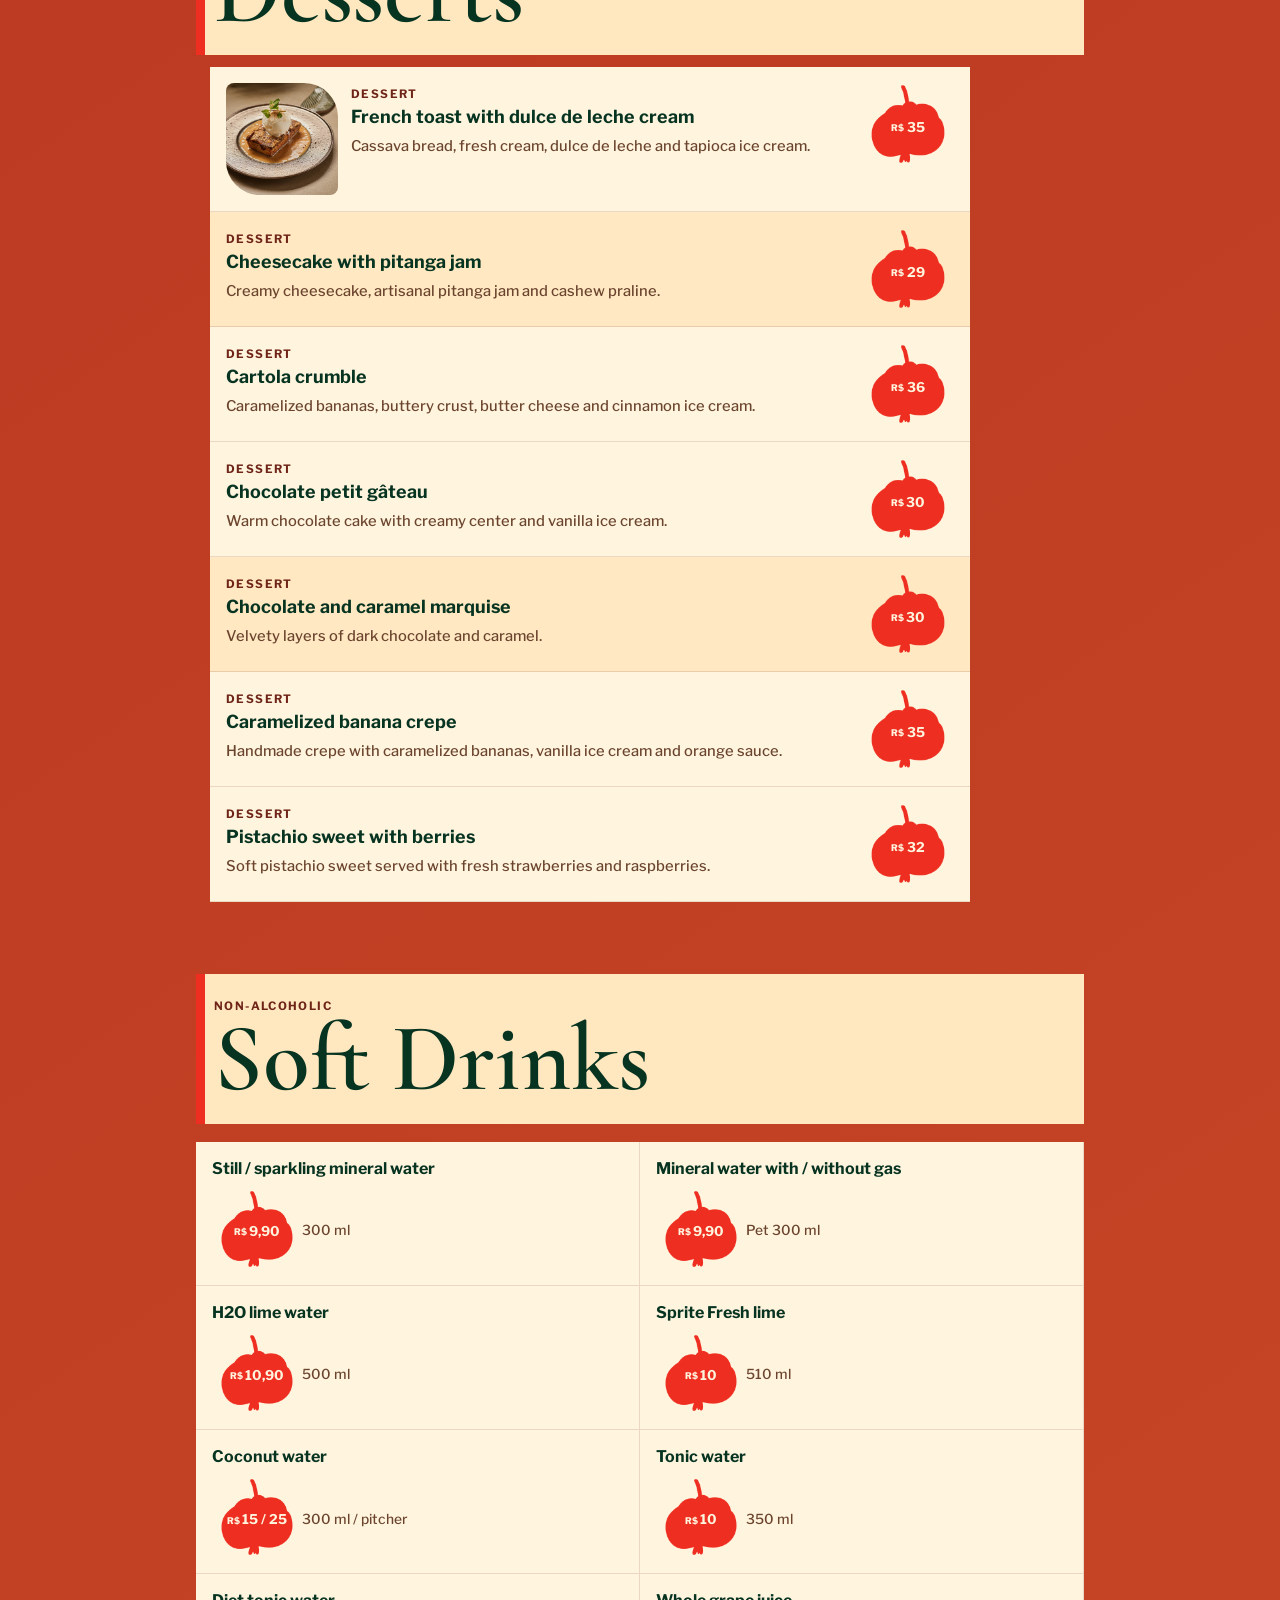
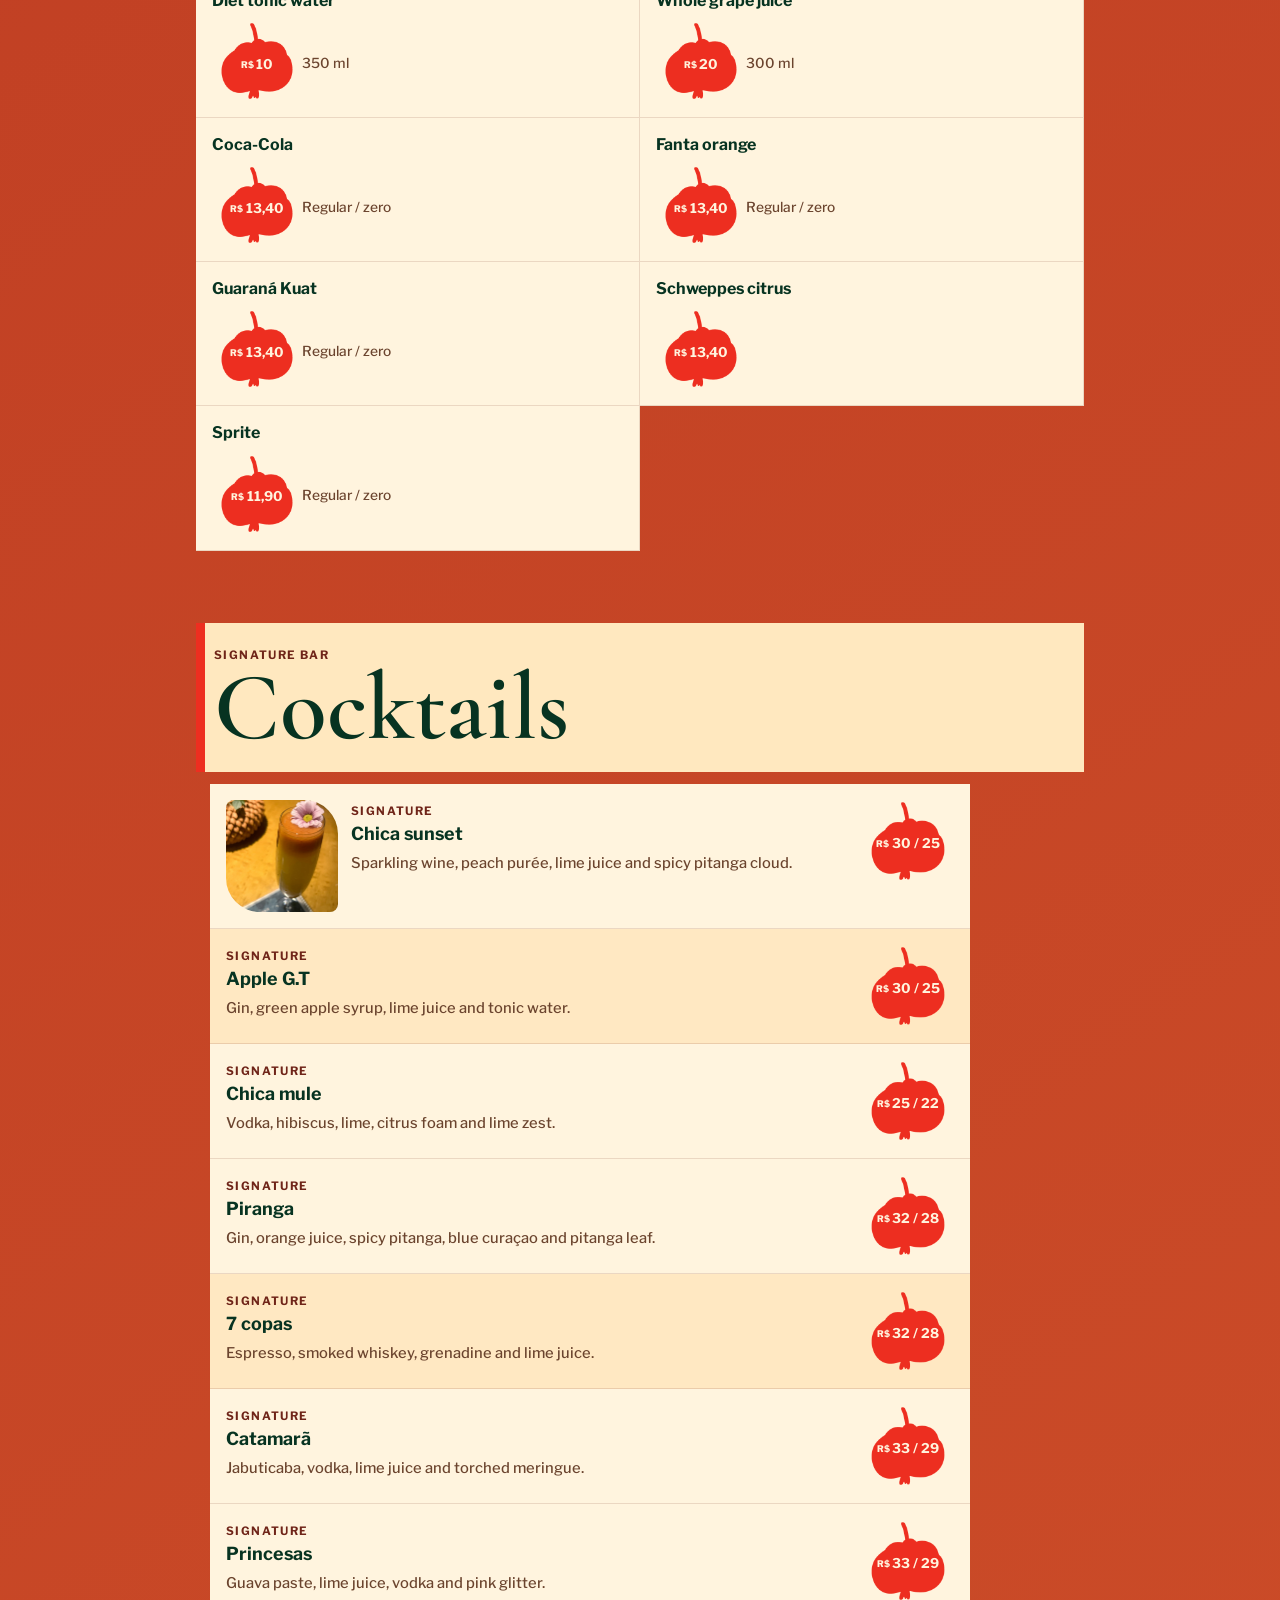
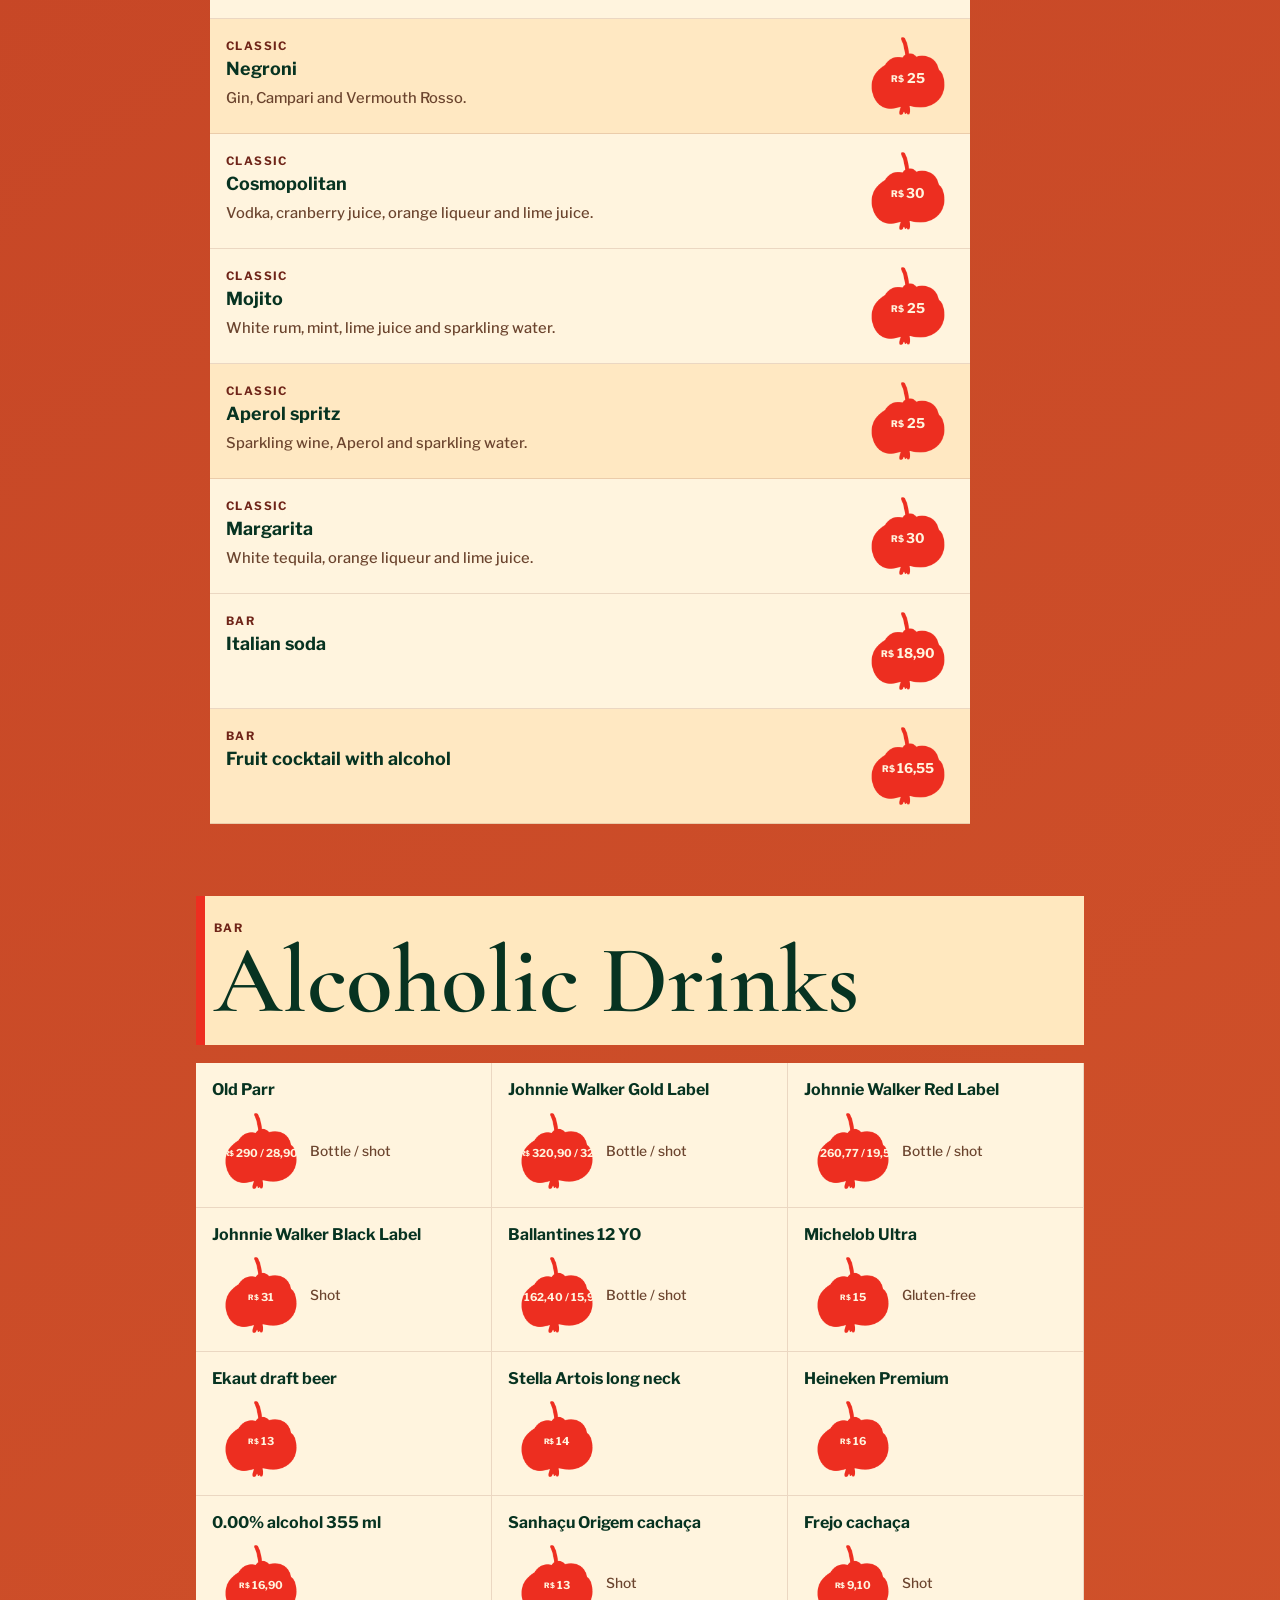
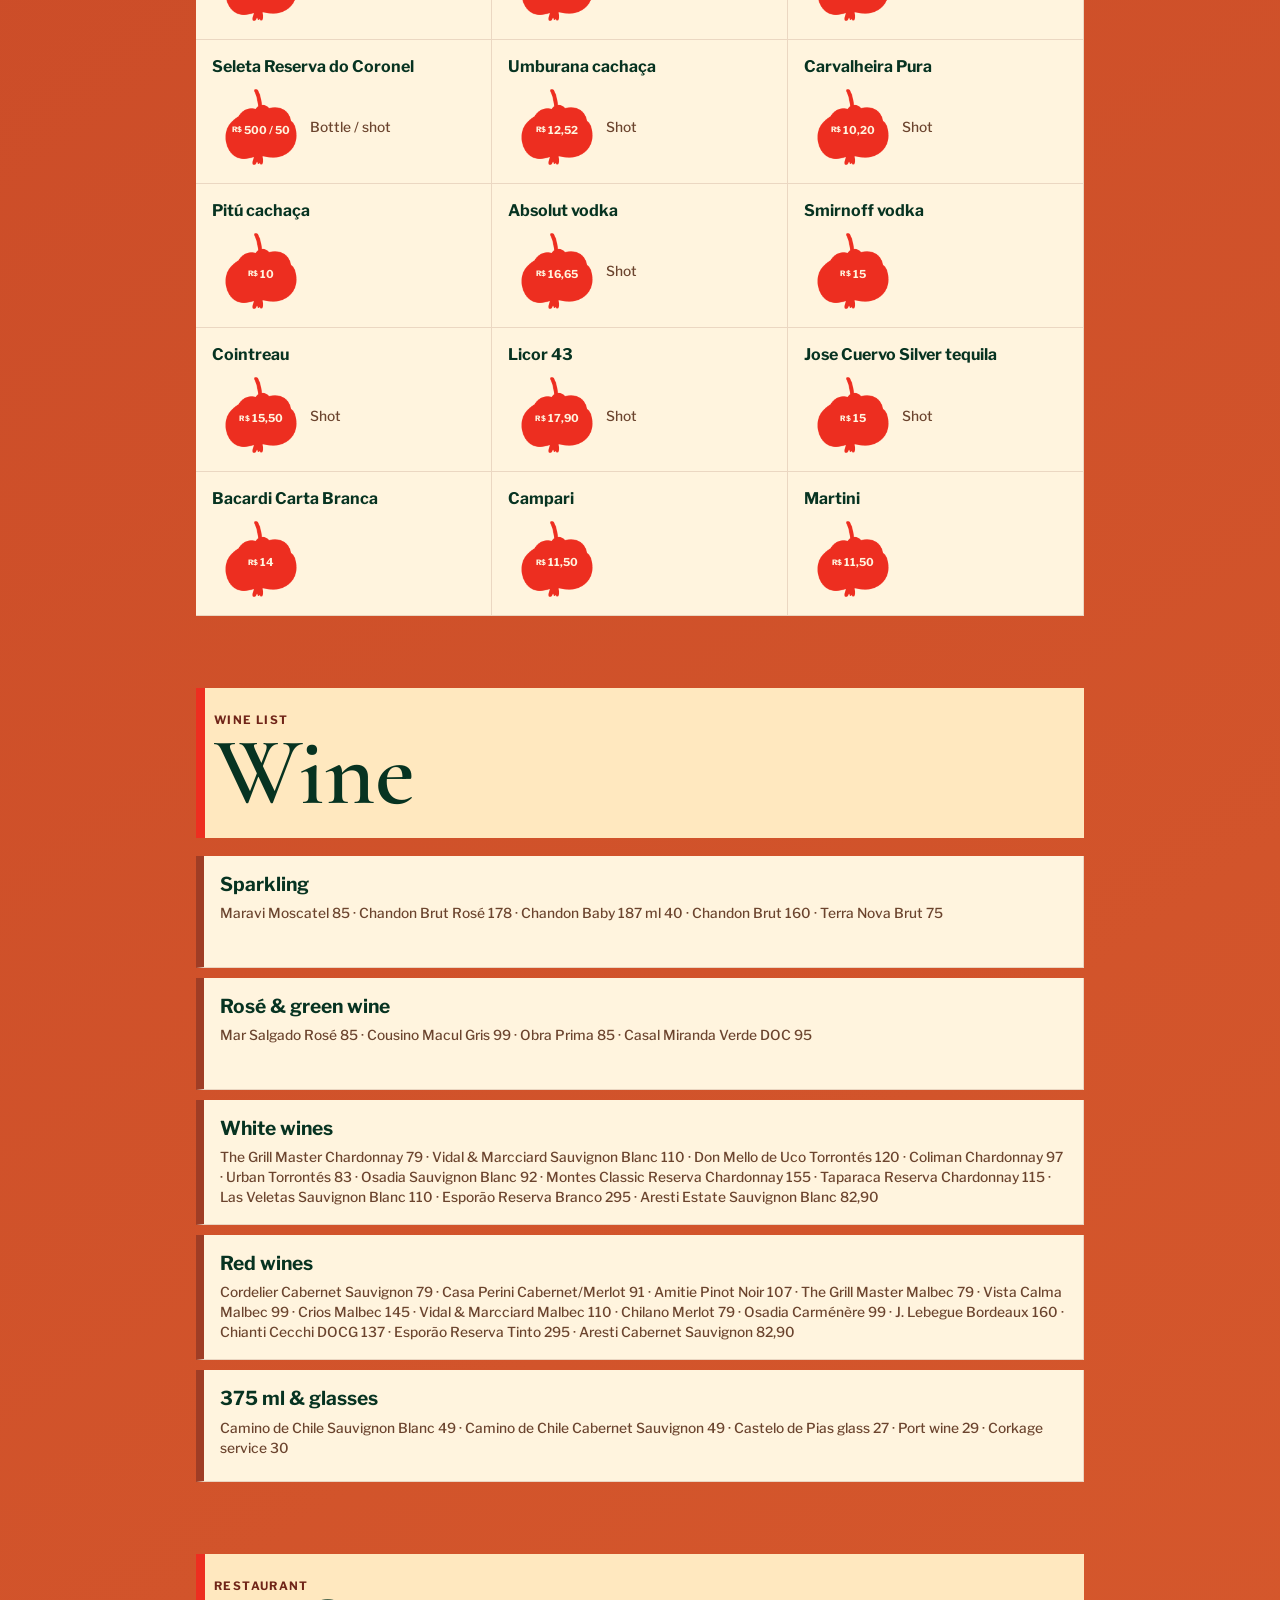
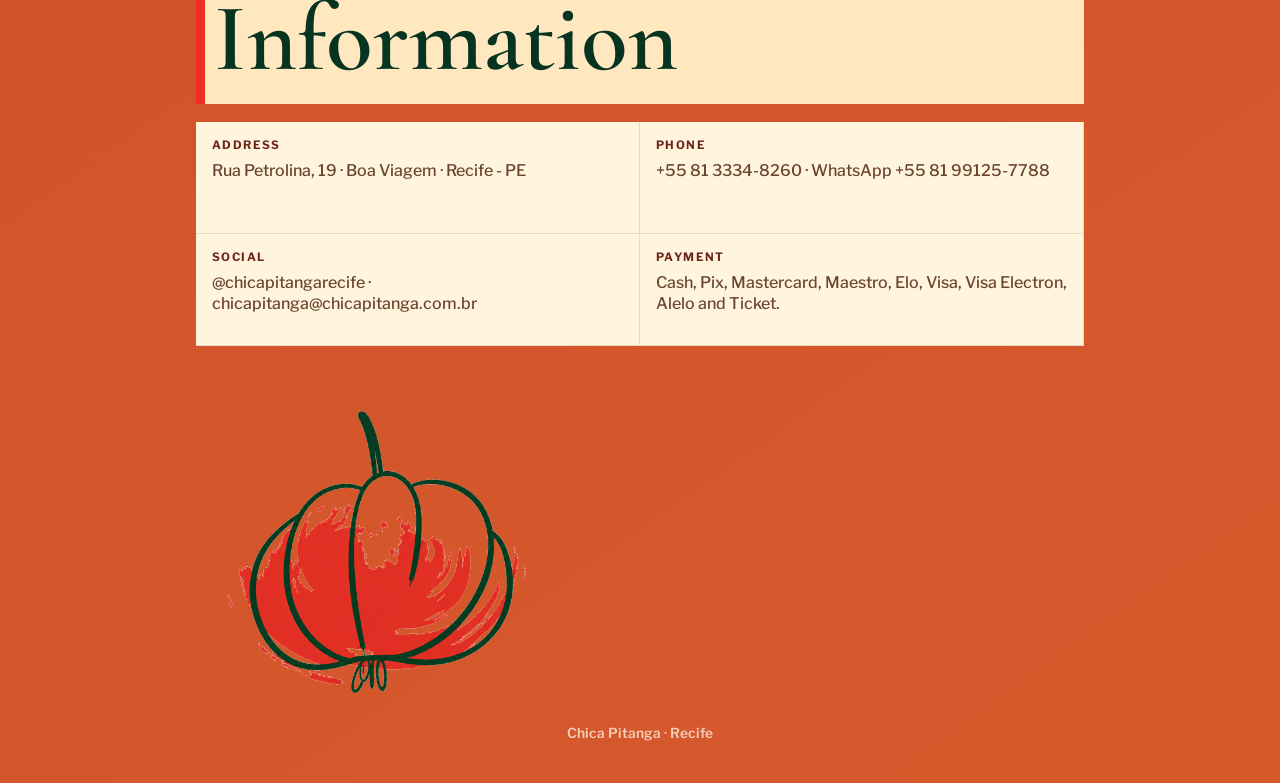
==== commit 4b047752: "Refine QrStack production layout" ====
--- a/en.html
+++ b/en.html
@@ -7,7 +7,7 @@
   <link rel="preconnect" href="https://fonts.googleapis.com">
   <link rel="preconnect" href="https://fonts.gstatic.com" crossorigin>
   <link href="https://fonts.googleapis.com/css2?family=Cormorant+Garamond:wght@400;500;600;700&family=Libre+Franklin:wght@400;500;600;700;800&display=swap" rel="stylesheet">
-  <link rel="stylesheet" href="styles.css?v=qrstack-standard-20260605">
+  <link rel="stylesheet" href="styles.css?v=qrstack-standard-v3-20260605">
 </head>
 <body>
   <div class="ambient-marks" aria-hidden="true">
@@ -256,6 +256,6 @@
     </footer>
   </main>
 
-  <script src="script.js?v=qrstack-standard-20260605"></script>
+  <script src="script.js?v=qrstack-standard-v3-20260605"></script>
 </body>
 </html>
--- a/styles.css
+++ b/styles.css
@@ -1266,7 +1266,7 @@
 }
 
 .panel {
-  width: min(860px, calc(100% - 48px));
+  width: min(860px, calc(100vw - 48px));
   margin: 18px auto 0;
   scroll-margin-top: 94px;
 }
@@ -1299,6 +1299,41 @@
   }
 
   .panel {
-    width: calc(100% - 24px);
-  }
-}
+    width: calc(100vw - 24px);
+  }
+}
+
+/* QrStack production refinements */
+.ambient-marks {
+  overflow: hidden;
+}
+
+.tab-panels {
+  position: relative;
+  z-index: 1;
+  display: grid;
+  gap: clamp(40px, 6vw, 72px);
+  padding-top: clamp(28px, 4vw, 42px);
+}
+
+body.nav-is-fixed .tab-panels {
+  padding-top: calc(var(--dock-height, 76px) + clamp(28px, 4vw, 42px));
+}
+
+.panel { margin-top: 0; }
+
+.buffet-board,
+.price-grid,
+.wine-stack,
+.info-cards {
+  margin-top: 18px;
+}
+
+.menu-item span,
+.price-grid span,
+.buffet-board span,
+.wine-stack h3 {
+  display: inline-flex;
+  width: fit-content;
+  max-width: 100%;
+}
